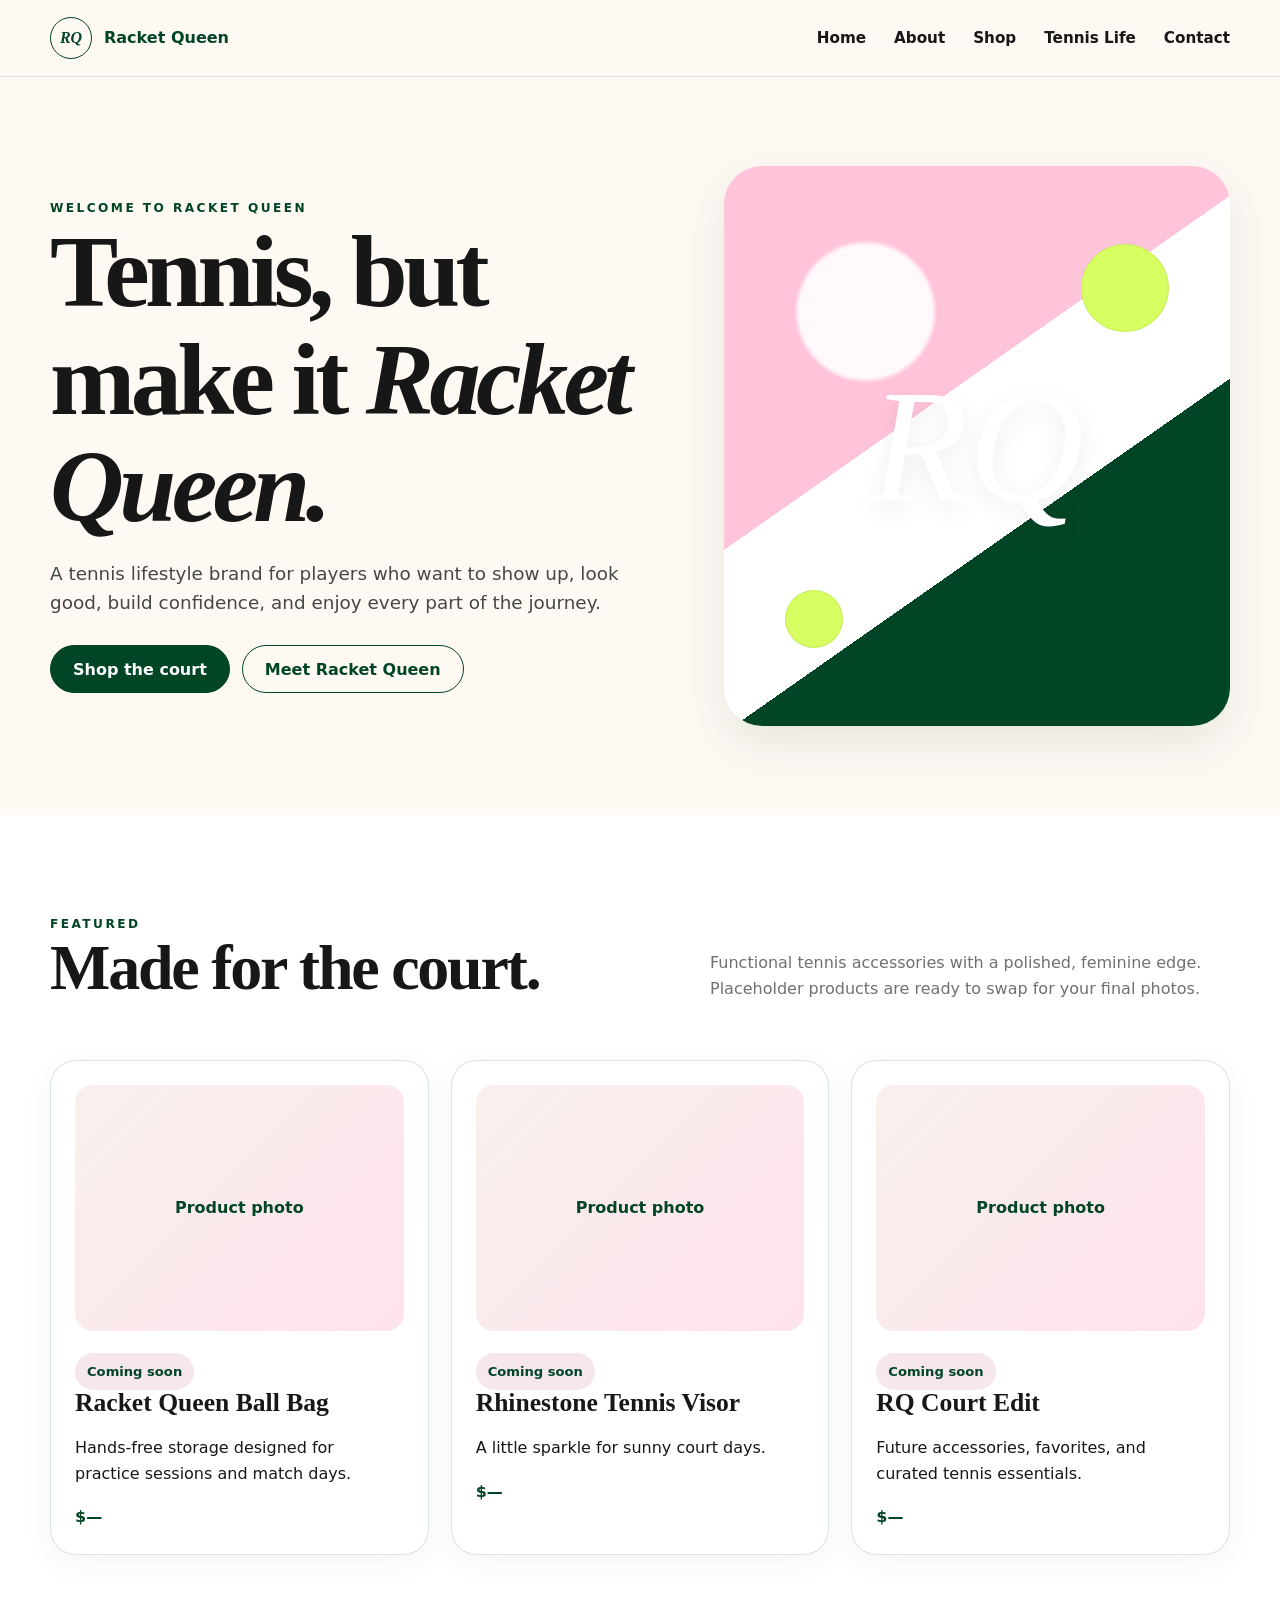
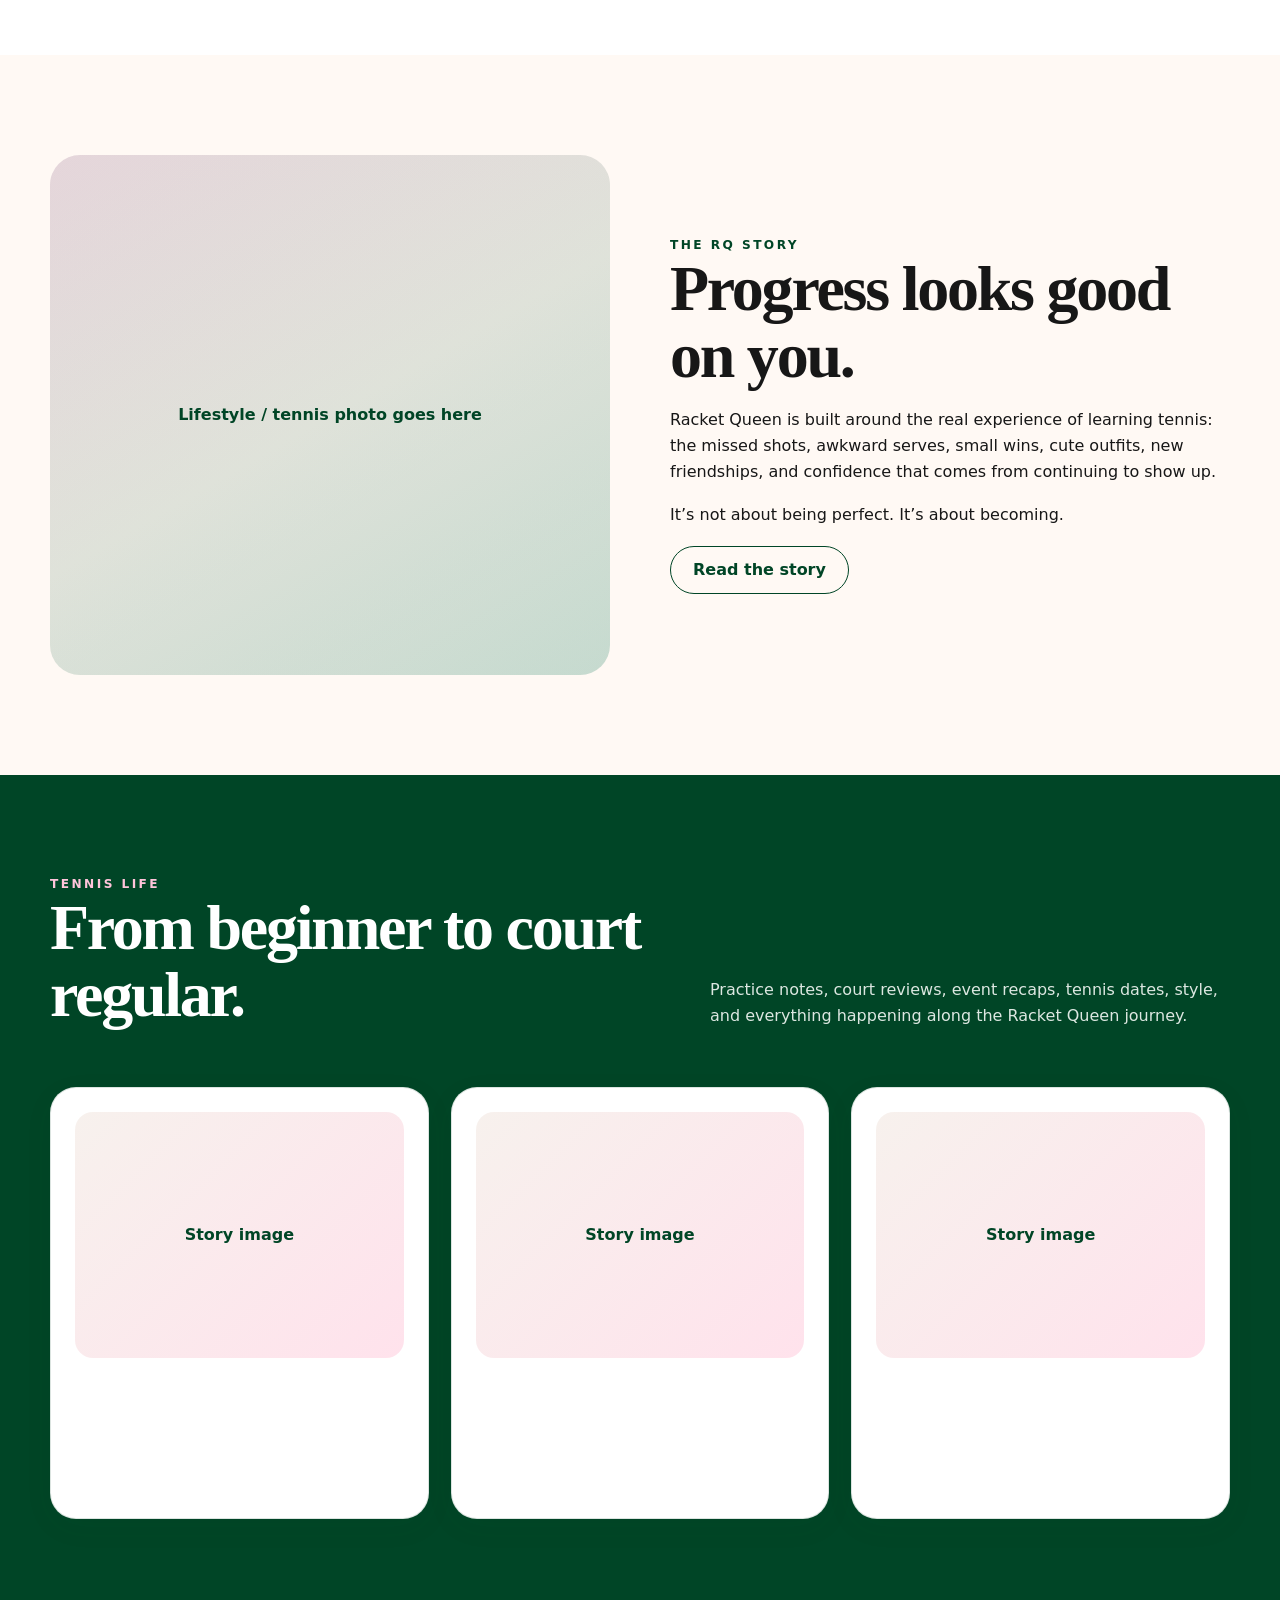
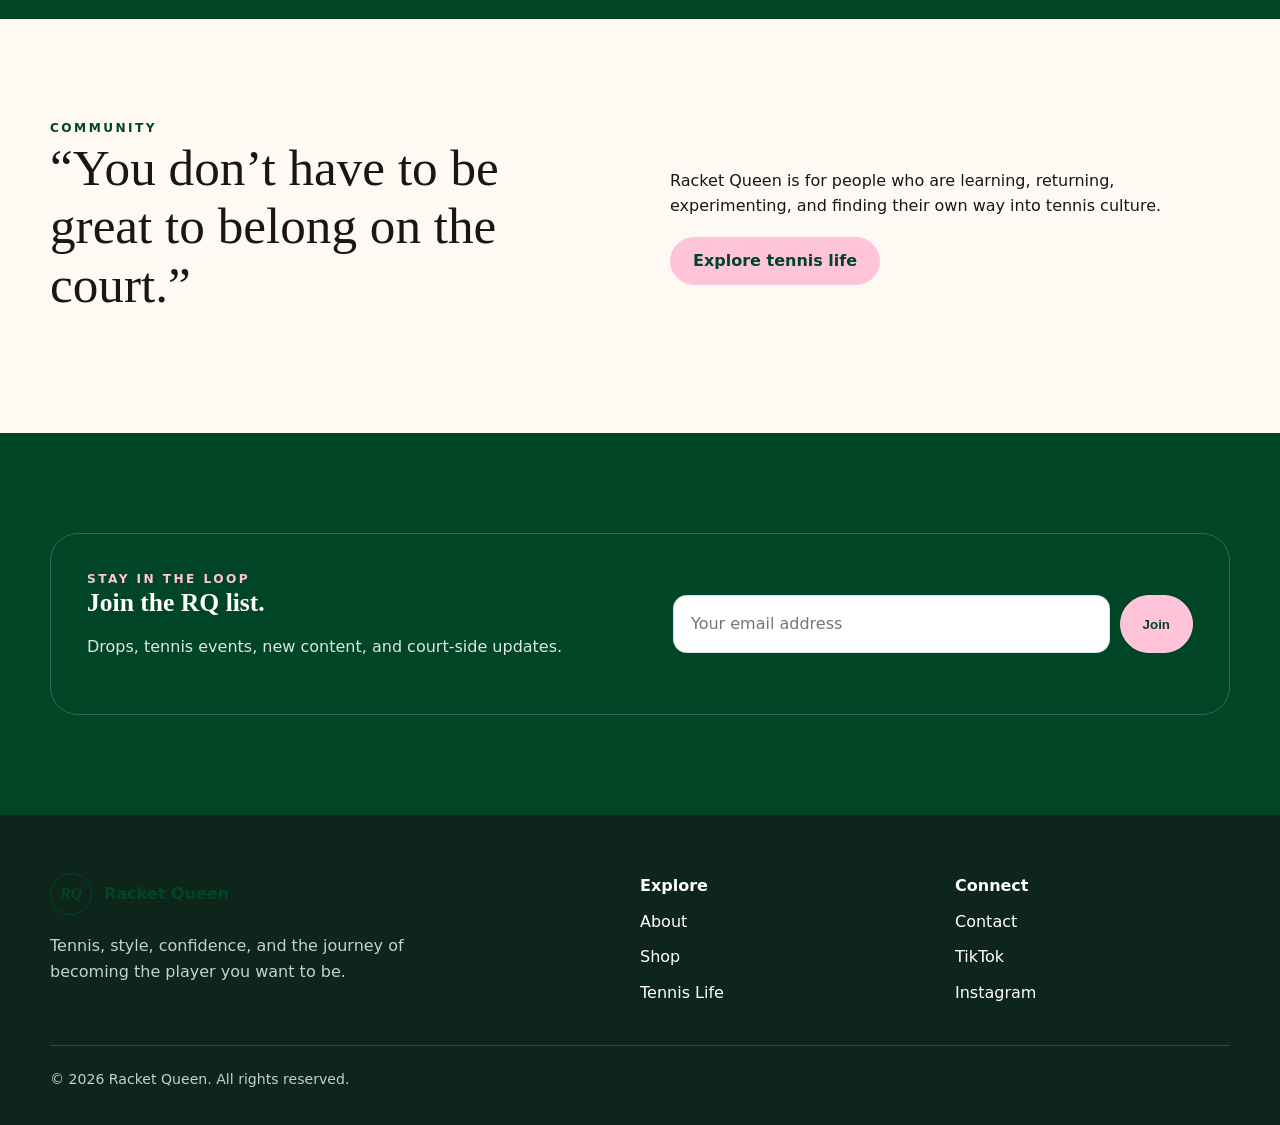
==== index.html @ 81d0c9bc "Add files via upload" ====
<!doctype html>
<html lang="en">
<head>
<meta charset="utf-8"><meta name="viewport" content="width=device-width,initial-scale=1">
<title>Racket Queen | Tennis, Style & Confidence</title>
<meta name="description" content="Racket Queen is a tennis lifestyle brand celebrating confidence, style, community, and the journey of becoming a better player.">
<link rel="stylesheet" href="styles.css">
</head>
<body>

<header>
  <div class="container nav">
    <a class="brand" href="index.html"><span class="monogram">RQ</span><span>Racket Queen</span></a>
    <nav class="navlinks">
      <a href="index.html">Home</a>
      <a href="about.html">About</a>
      <a href="shop.html">Shop</a>
      <a href="journal.html">Tennis Life</a>
      <a href="contact.html">Contact</a>
    </nav>
    <button class="menu-btn" aria-label="Open navigation">☰</button>
  </div>
</header>

<main>
  <section class="container hero">
    <div class="hero-copy">
      <div class="eyebrow">Welcome to Racket Queen</div>
      <h1>Tennis, but make it <em>Racket Queen.</em></h1>
      <p>A tennis lifestyle brand for players who want to show up, look good, build confidence, and enjoy every part of the journey.</p>
      <div class="hero-actions">
        <a class="button" href="shop.html">Shop the court</a>
        <a class="button alt" href="about.html">Meet Racket Queen</a>
      </div>
    </div>
    <div class="hero-art"><span class="ball one"></span><span class="ball two"></span></div>
  </section>

  <section class="section soft">
    <div class="container">
      <div class="section-head">
        <div><div class="eyebrow">Featured</div><h2>Made for the court.</h2></div>
        <p>Functional tennis accessories with a polished, feminine edge. Placeholder products are ready to swap for your final photos.</p>
      </div>
      <div class="cards">
        <article class="card"><div class="placeholder">Product photo</div><span class="tag">Coming soon</span><h3>Racket Queen Ball Bag</h3><p>Hands-free storage designed for practice sessions and match days.</p><div class="price">$—</div></article>
        <article class="card"><div class="placeholder">Product photo</div><span class="tag">Coming soon</span><h3>Rhinestone Tennis Visor</h3><p>A little sparkle for sunny court days.</p><div class="price">$—</div></article>
        <article class="card"><div class="placeholder">Product photo</div><span class="tag">Coming soon</span><h3>RQ Court Edit</h3><p>Future accessories, favorites, and curated tennis essentials.</p><div class="price">$—</div></article>
      </div>
    </div>
  </section>

  <section class="section">
    <div class="container split">
      <div class="image-placeholder">Lifestyle / tennis photo goes here</div>
      <div>
        <div class="eyebrow">The RQ Story</div>
        <h2>Progress looks good on you.</h2>
        <p>Racket Queen is built around the real experience of learning tennis: the missed shots, awkward serves, small wins, cute outfits, new friendships, and confidence that comes from continuing to show up.</p>
        <p>It’s not about being perfect. It’s about becoming.</p>
        <a class="button alt" href="about.html">Read the story</a>
      </div>
    </div>
  </section>

  <section class="section green">
    <div class="container">
      <div class="section-head">
        <div><div class="eyebrow">Tennis Life</div><h2>From beginner to court regular.</h2></div>
        <p>Practice notes, court reviews, event recaps, tennis dates, style, and everything happening along the Racket Queen journey.</p>
      </div>
      <div class="cards">
        <article class="card"><div class="placeholder">Story image</div><h3>The courage to start</h3><p>Why getting through the “I have so much to learn” phase is half the work.</p></article>
        <article class="card"><div class="placeholder">Story image</div><h3>On the court</h3><p>Practice diaries, drills, event recaps, and what I’m learning in real time.</p></article>
        <article class="card"><div class="placeholder">Story image</div><h3>RQ Court Style</h3><p>Looks, accessories, and details that make tennis feel like you.</p></article>
      </div>
    </div>
  </section>

  <section class="section">
    <div class="container split">
      <div>
        <div class="eyebrow">Community</div>
        <p class="quote">“You don’t have to be great to belong on the court.”</p>
      </div>
      <div>
        <p>Racket Queen is for people who are learning, returning, experimenting, and finding their own way into tennis culture.</p>
        <a class="button pink" href="journal.html">Explore tennis life</a>
      </div>
    </div>
  </section>

  <section class="section green">
    <div class="container newsletter">
      <div><div class="eyebrow">Stay in the loop</div><h3>Join the RQ list.</h3><p style="color:#dce7e1">Drops, tennis events, new content, and court-side updates.</p></div>
      <form onsubmit="event.preventDefault(); alert('Email signup coming soon!');"><input type="email" placeholder="Your email address" required><button class="button pink">Join</button></form>
    </div>
  </section>
</main>

<footer>
  <div class="container">
    <div class="footer-grid">
      <div>
        <div class="brand"><span class="monogram">RQ</span><span>Racket Queen</span></div>
        <p style="margin-top:18px;max-width:430px;color:#c4d2cb">Tennis, style, confidence, and the journey of becoming the player you want to be.</p>
      </div>
      <div class="footer-links">
        <strong>Explore</strong>
        <a href="about.html">About</a><a href="shop.html">Shop</a><a href="journal.html">Tennis Life</a>
      </div>
      <div class="footer-links">
        <strong>Connect</strong>
        <a href="contact.html">Contact</a>
        <a href="#">TikTok</a>
        <a href="#">Instagram</a>
      </div>
    </div>
    <div class="copyright">© <span data-year></span> Racket Queen. All rights reserved.</div>
  </div>
</footer>
<script src="script.js"></script>

</body></html>
---- styles.css ----
:root{
  --green:#004526;
  --pink:#FFC4DA;
  --cream:#FFF9F4;
  --white:#FFFFFF;
  --ink:#171717;
  --silver:#C7C9CC;
  --muted:#6E716F;
  --line:rgba(0,69,38,.14);
  --shadow:0 18px 50px rgba(0,69,38,.10);
}

*{box-sizing:border-box}
html{scroll-behavior:smooth}
body{
  margin:0;
  font-family:Inter, ui-sans-serif, system-ui, -apple-system, BlinkMacSystemFont, "Segoe UI", sans-serif;
  background:var(--cream);
  color:var(--ink);
  line-height:1.6;
}
a{color:inherit;text-decoration:none}
img{max-width:100%;display:block}
.container{width:min(1180px, calc(100% - 40px));margin:auto}
.eyebrow{
  text-transform:uppercase;
  letter-spacing:.2em;
  font-size:.76rem;
  font-weight:800;
  color:var(--green);
}
h1,h2,h3{font-family:Georgia, "Times New Roman", serif;line-height:1.05;margin:0 0 18px}
h1{font-size:clamp(3.3rem, 8vw, 7rem);letter-spacing:-.045em}
h2{font-size:clamp(2.3rem, 5vw, 4.6rem);letter-spacing:-.035em}
h3{font-size:1.6rem}
p{margin:0 0 18px}
.button{
  display:inline-flex;align-items:center;justify-content:center;gap:10px;
  min-height:48px;padding:0 22px;border-radius:999px;
  border:1px solid var(--green);background:var(--green);color:white;
  font-weight:800;transition:.2s ease;
}
.button:hover{transform:translateY(-2px);box-shadow:var(--shadow)}
.button.alt{background:transparent;color:var(--green)}
.button.pink{background:var(--pink);border-color:var(--pink);color:var(--green)}
header{
  position:sticky;top:0;z-index:50;
  background:rgba(255,249,244,.92);backdrop-filter:blur(12px);
  border-bottom:1px solid var(--line);
}
.nav{
  min-height:76px;display:flex;align-items:center;justify-content:space-between;gap:24px;
}
.brand{display:flex;align-items:center;gap:12px;font-weight:900;color:var(--green)}
.monogram{
  width:42px;height:42px;border:1px solid var(--green);border-radius:50%;
  display:grid;place-items:center;font-family:Georgia,serif;font-style:italic;
}
.navlinks{display:flex;align-items:center;gap:28px;font-size:.95rem;font-weight:700}
.navlinks a:hover{color:var(--green)}
.menu-btn{display:none;border:0;background:transparent;font-size:1.4rem}
.hero{
  min-height:82vh;display:grid;grid-template-columns:1.1fr .9fr;
  align-items:center;gap:56px;padding:72px 0;
}
.hero-copy p{font-size:1.15rem;max-width:620px;color:#454845}
.hero-actions{display:flex;gap:12px;flex-wrap:wrap;margin-top:28px}
.hero-art{
  min-height:560px;border-radius:38px;position:relative;overflow:hidden;
  background:
    radial-gradient(circle at 28% 26%, rgba(255,255,255,.9) 0 12%, transparent 13%),
    linear-gradient(145deg, var(--pink) 0 42%, #fff 42% 62%, var(--green) 62% 100%);
  box-shadow:var(--shadow);
}
.hero-art:before{
  content:"RQ";position:absolute;inset:0;display:grid;place-items:center;
  font-family:Georgia,serif;font-style:italic;font-size:10rem;color:white;
  text-shadow:0 8px 24px rgba(0,0,0,.08);
}
.ball{
  position:absolute;width:88px;height:88px;border-radius:50%;
  background:#D8FF61;border:1px solid rgba(0,0,0,.08);
}
.ball.one{right:12%;top:14%}
.ball.two{left:12%;bottom:14%;width:58px;height:58px}
.section{padding:100px 0}
.section.soft{background:white}
.section.green{background:var(--green);color:white}
.section.green .eyebrow{color:var(--pink)}
.section-head{display:flex;justify-content:space-between;gap:28px;align-items:end;margin-bottom:40px}
.section-head p{max-width:520px;color:var(--muted)}
.section.green .section-head p{color:#dce7e1}
.cards{display:grid;grid-template-columns:repeat(3,1fr);gap:22px}
.card{
  background:white;border:1px solid var(--line);border-radius:26px;padding:24px;
  box-shadow:0 8px 30px rgba(0,69,38,.05);
}
.card .placeholder{
  aspect-ratio:4/3;border-radius:18px;margin-bottom:22px;
  background:linear-gradient(135deg, #f7f1ed, #ffe2ec);
  display:grid;place-items:center;color:var(--green);font-weight:800;
}
.card .price{color:var(--green);font-weight:900}
.split{display:grid;grid-template-columns:1fr 1fr;gap:60px;align-items:center}
.image-placeholder{
  min-height:520px;border-radius:30px;background:
  linear-gradient(rgba(0,69,38,.1),rgba(0,69,38,.1)),
  linear-gradient(150deg,#ffe6ef,#f8f4ee 50%,#dcebe2);
  display:grid;place-items:center;text-align:center;padding:30px;color:var(--green);font-weight:800;
}
.quote{font-family:Georgia,serif;font-size:clamp(2rem,4vw,3.5rem);line-height:1.15}
.newsletter{
  border:1px solid rgba(255,255,255,.2);border-radius:28px;padding:36px;
  display:flex;justify-content:space-between;align-items:center;gap:28px;
}
.newsletter form{display:flex;gap:10px;flex:1;max-width:520px}
input,textarea{
  width:100%;padding:15px 17px;border:1px solid var(--line);border-radius:14px;
  background:white;font:inherit;
}
textarea{min-height:150px;resize:vertical}
footer{background:#0d251b;color:white;padding:58px 0 34px}
.footer-grid{display:grid;grid-template-columns:2fr 1fr 1fr;gap:40px}
.footer-links{display:grid;gap:10px}
.copyright{margin-top:40px;padding-top:22px;border-top:1px solid rgba(255,255,255,.15);font-size:.88rem;color:#c4d2cb}
.page-hero{padding:90px 0 60px}
.page-hero p{max-width:650px;color:var(--muted);font-size:1.08rem}
.product-grid{display:grid;grid-template-columns:repeat(3,1fr);gap:24px}
.contact-grid{display:grid;grid-template-columns:.8fr 1.2fr;gap:54px}
form.stack{display:grid;gap:14px}
.tag{display:inline-flex;padding:8px 12px;border-radius:999px;background:#f6e6ed;color:var(--green);font-weight:800;font-size:.82rem}

@media(max-width:850px){
  .navlinks{display:none;position:absolute;left:20px;right:20px;top:78px;padding:22px;background:var(--cream);border:1px solid var(--line);border-radius:18px;flex-direction:column;align-items:flex-start}
  .navlinks.open{display:flex}
  .menu-btn{display:block}
  .hero,.split,.contact-grid{grid-template-columns:1fr}
  .hero{padding-top:46px}
  .hero-art{min-height:430px}
  .cards,.product-grid{grid-template-columns:1fr}
  .section-head,.newsletter{align-items:flex-start;flex-direction:column}
  .newsletter form{width:100%;max-width:none;flex-direction:column}
  .footer-grid{grid-template-columns:1fr}
}
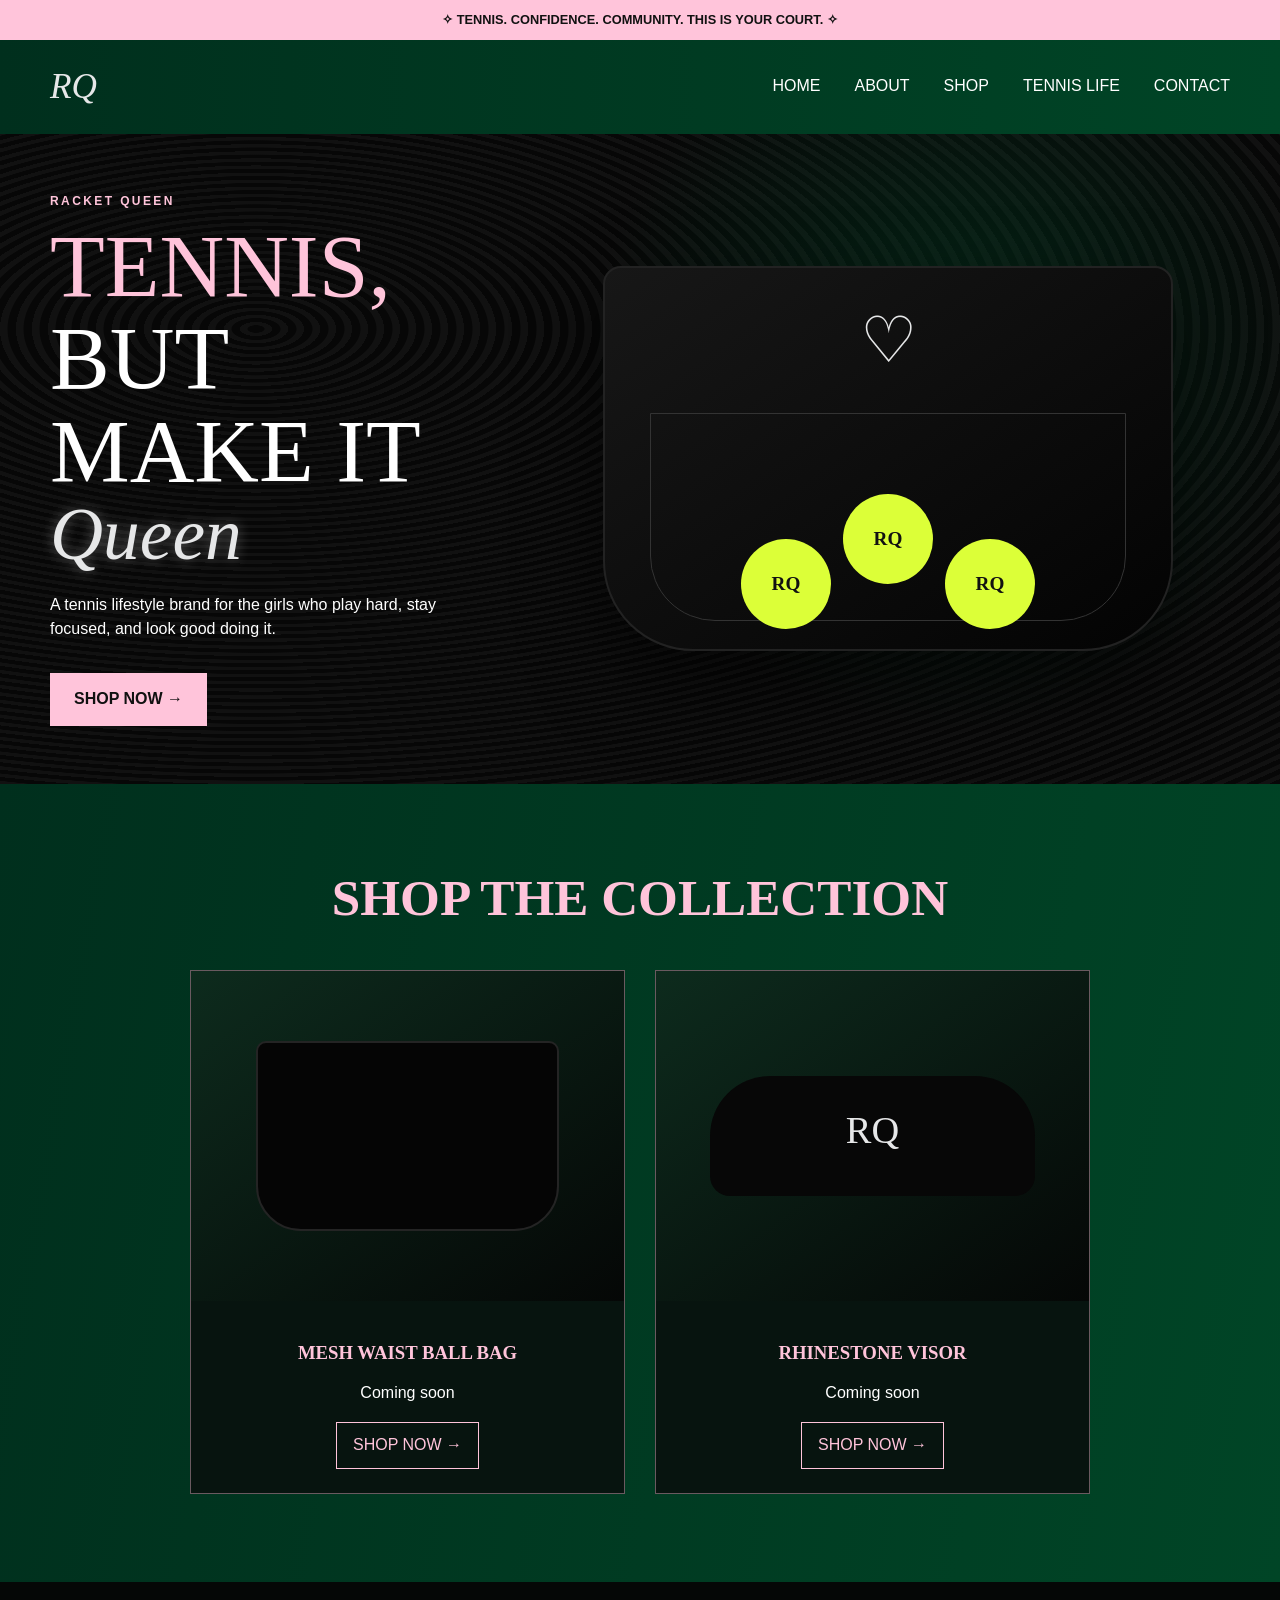
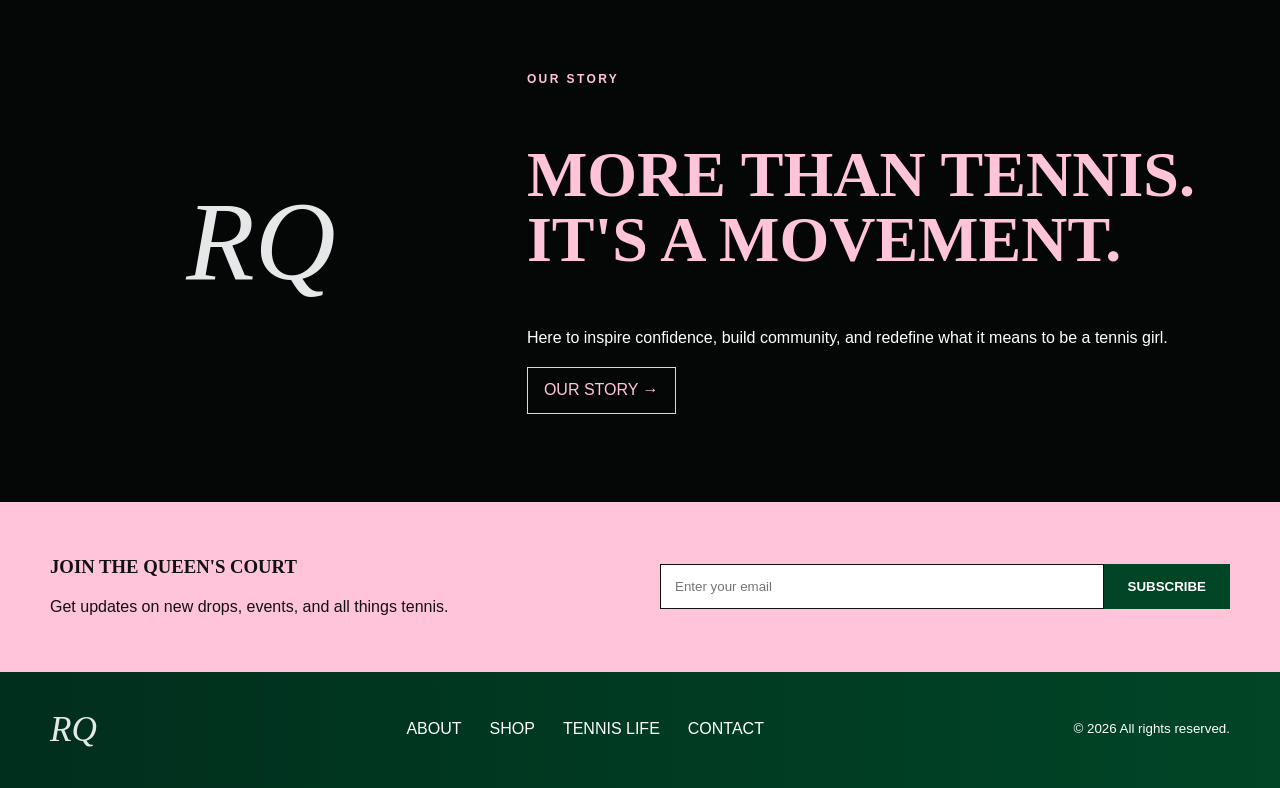
==== commit 50e6d2f8: "Add files via upload" ====
--- a/index.html
+++ b/index.html
@@ -1,124 +1,8 @@
-<!doctype html>
-<html lang="en">
-<head>
-<meta charset="utf-8"><meta name="viewport" content="width=device-width,initial-scale=1">
-<title>Racket Queen | Tennis, Style & Confidence</title>
-<meta name="description" content="Racket Queen is a tennis lifestyle brand celebrating confidence, style, community, and the journey of becoming a better player.">
-<link rel="stylesheet" href="styles.css">
-</head>
-<body>
-
-<header>
-  <div class="container nav">
-    <a class="brand" href="index.html"><span class="monogram">RQ</span><span>Racket Queen</span></a>
-    <nav class="navlinks">
-      <a href="index.html">Home</a>
-      <a href="about.html">About</a>
-      <a href="shop.html">Shop</a>
-      <a href="journal.html">Tennis Life</a>
-      <a href="contact.html">Contact</a>
-    </nav>
-    <button class="menu-btn" aria-label="Open navigation">☰</button>
-  </div>
-</header>
-
-<main>
-  <section class="container hero">
-    <div class="hero-copy">
-      <div class="eyebrow">Welcome to Racket Queen</div>
-      <h1>Tennis, but make it <em>Racket Queen.</em></h1>
-      <p>A tennis lifestyle brand for players who want to show up, look good, build confidence, and enjoy every part of the journey.</p>
-      <div class="hero-actions">
-        <a class="button" href="shop.html">Shop the court</a>
-        <a class="button alt" href="about.html">Meet Racket Queen</a>
-      </div>
-    </div>
-    <div class="hero-art"><span class="ball one"></span><span class="ball two"></span></div>
-  </section>
-
-  <section class="section soft">
-    <div class="container">
-      <div class="section-head">
-        <div><div class="eyebrow">Featured</div><h2>Made for the court.</h2></div>
-        <p>Functional tennis accessories with a polished, feminine edge. Placeholder products are ready to swap for your final photos.</p>
-      </div>
-      <div class="cards">
-        <article class="card"><div class="placeholder">Product photo</div><span class="tag">Coming soon</span><h3>Racket Queen Ball Bag</h3><p>Hands-free storage designed for practice sessions and match days.</p><div class="price">$—</div></article>
-        <article class="card"><div class="placeholder">Product photo</div><span class="tag">Coming soon</span><h3>Rhinestone Tennis Visor</h3><p>A little sparkle for sunny court days.</p><div class="price">$—</div></article>
-        <article class="card"><div class="placeholder">Product photo</div><span class="tag">Coming soon</span><h3>RQ Court Edit</h3><p>Future accessories, favorites, and curated tennis essentials.</p><div class="price">$—</div></article>
-      </div>
-    </div>
-  </section>
-
-  <section class="section">
-    <div class="container split">
-      <div class="image-placeholder">Lifestyle / tennis photo goes here</div>
-      <div>
-        <div class="eyebrow">The RQ Story</div>
-        <h2>Progress looks good on you.</h2>
-        <p>Racket Queen is built around the real experience of learning tennis: the missed shots, awkward serves, small wins, cute outfits, new friendships, and confidence that comes from continuing to show up.</p>
-        <p>It’s not about being perfect. It’s about becoming.</p>
-        <a class="button alt" href="about.html">Read the story</a>
-      </div>
-    </div>
-  </section>
-
-  <section class="section green">
-    <div class="container">
-      <div class="section-head">
-        <div><div class="eyebrow">Tennis Life</div><h2>From beginner to court regular.</h2></div>
-        <p>Practice notes, court reviews, event recaps, tennis dates, style, and everything happening along the Racket Queen journey.</p>
-      </div>
-      <div class="cards">
-        <article class="card"><div class="placeholder">Story image</div><h3>The courage to start</h3><p>Why getting through the “I have so much to learn” phase is half the work.</p></article>
-        <article class="card"><div class="placeholder">Story image</div><h3>On the court</h3><p>Practice diaries, drills, event recaps, and what I’m learning in real time.</p></article>
-        <article class="card"><div class="placeholder">Story image</div><h3>RQ Court Style</h3><p>Looks, accessories, and details that make tennis feel like you.</p></article>
-      </div>
-    </div>
-  </section>
-
-  <section class="section">
-    <div class="container split">
-      <div>
-        <div class="eyebrow">Community</div>
-        <p class="quote">“You don’t have to be great to belong on the court.”</p>
-      </div>
-      <div>
-        <p>Racket Queen is for people who are learning, returning, experimenting, and finding their own way into tennis culture.</p>
-        <a class="button pink" href="journal.html">Explore tennis life</a>
-      </div>
-    </div>
-  </section>
-
-  <section class="section green">
-    <div class="container newsletter">
-      <div><div class="eyebrow">Stay in the loop</div><h3>Join the RQ list.</h3><p style="color:#dce7e1">Drops, tennis events, new content, and court-side updates.</p></div>
-      <form onsubmit="event.preventDefault(); alert('Email signup coming soon!');"><input type="email" placeholder="Your email address" required><button class="button pink">Join</button></form>
-    </div>
-  </section>
-</main>
-
-<footer>
-  <div class="container">
-    <div class="footer-grid">
-      <div>
-        <div class="brand"><span class="monogram">RQ</span><span>Racket Queen</span></div>
-        <p style="margin-top:18px;max-width:430px;color:#c4d2cb">Tennis, style, confidence, and the journey of becoming the player you want to be.</p>
-      </div>
-      <div class="footer-links">
-        <strong>Explore</strong>
-        <a href="about.html">About</a><a href="shop.html">Shop</a><a href="journal.html">Tennis Life</a>
-      </div>
-      <div class="footer-links">
-        <strong>Connect</strong>
-        <a href="contact.html">Contact</a>
-        <a href="#">TikTok</a>
-        <a href="#">Instagram</a>
-      </div>
-    </div>
-    <div class="copyright">© <span data-year></span> Racket Queen. All rights reserved.</div>
-  </div>
-</footer>
-<script src="script.js"></script>
-
-</body></html>+<!doctype html><html><head><meta charset="utf-8"><meta name="viewport" content="width=device-width,initial-scale=1"><title>Racket Queen | Tennis, But Make It Queen</title><link rel="stylesheet" href="styles.css"></head><body>
+<div class="announcement">✧ TENNIS. CONFIDENCE. COMMUNITY. THIS IS YOUR COURT. ✧</div>
+<header><div class="container nav"><a class="brand" href="index.html">RQ</a><nav class="navlinks"><a href="index.html">HOME</a><a href="about.html">ABOUT</a><a href="shop.html">SHOP</a><a href="journal.html">TENNIS LIFE</a><a href="contact.html">CONTACT</a></nav><button class="menu">☰</button></div></header>
+<main><section class="hero"><div class="container hero-grid"><div><div class="kicker">RACKET QUEEN</div><h1><span class="pink">TENNIS,</span><br>BUT MAKE IT <span class="queen">Queen</span></h1><p>A tennis lifestyle brand for the girls who play hard, stay focused, and look good doing it.</p><a class="btn" href="shop.html">SHOP NOW →</a></div><div class="hero-product"><div class="bag"></div><div class="balls"><span class="ball">RQ</span><span class="ball">RQ</span><span class="ball">RQ</span></div></div></div></section>
+<section class="section green"><div class="container"><h2 class="section-title">SHOP THE COLLECTION</h2><div class="products"><article class="product"><div class="product-image"><div class="mini-bag"></div></div><div class="product-copy"><h3>MESH WAIST BALL BAG</h3><p>Coming soon</p><a class="product-link" href="shop.html">SHOP NOW →</a></div></article><article class="product"><div class="product-image"><div class="visor"></div></div><div class="product-copy"><h3>RHINESTONE VISOR</h3><p>Coming soon</p><a class="product-link" href="shop.html">SHOP NOW →</a></div></article></div></div></section>
+<section class="section"><div class="container story"><div class="rq">RQ</div><div><div class="kicker">OUR STORY</div><h2>MORE THAN TENNIS.<br>IT'S A MOVEMENT.</h2><p>Here to inspire confidence, build community, and redefine what it means to be a tennis girl.</p><a class="story-link" href="about.html">OUR STORY →</a></div></div></section>
+<section class="signup"><div class="container signup-grid"><div><h3>JOIN THE QUEEN'S COURT</h3><p>Get updates on new drops, events, and all things tennis.</p></div><form onsubmit="event.preventDefault()"><input type="email" placeholder="Enter your email"><button>SUBSCRIBE</button></form></div></section></main>
+<footer><div class="container footer"><div class="brand">RQ</div><nav><a href="about.html">ABOUT</a><a href="shop.html">SHOP</a><a href="journal.html">TENNIS LIFE</a><a href="contact.html">CONTACT</a></nav><small>© <span id="year"></span> All rights reserved.</small></div></footer><script src="script.js"></script></body></html>
--- a/styles.css
+++ b/styles.css
@@ -1,144 +1,9 @@
-:root{
-  --green:#004526;
-  --pink:#FFC4DA;
-  --cream:#FFF9F4;
-  --white:#FFFFFF;
-  --ink:#171717;
-  --silver:#C7C9CC;
-  --muted:#6E716F;
-  --line:rgba(0,69,38,.14);
-  --shadow:0 18px 50px rgba(0,69,38,.10);
-}
 
-*{box-sizing:border-box}
-html{scroll-behavior:smooth}
-body{
-  margin:0;
-  font-family:Inter, ui-sans-serif, system-ui, -apple-system, BlinkMacSystemFont, "Segoe UI", sans-serif;
-  background:var(--cream);
-  color:var(--ink);
-  line-height:1.6;
-}
-a{color:inherit;text-decoration:none}
-img{max-width:100%;display:block}
-.container{width:min(1180px, calc(100% - 40px));margin:auto}
-.eyebrow{
-  text-transform:uppercase;
-  letter-spacing:.2em;
-  font-size:.76rem;
-  font-weight:800;
-  color:var(--green);
-}
-h1,h2,h3{font-family:Georgia, "Times New Roman", serif;line-height:1.05;margin:0 0 18px}
-h1{font-size:clamp(3.3rem, 8vw, 7rem);letter-spacing:-.045em}
-h2{font-size:clamp(2.3rem, 5vw, 4.6rem);letter-spacing:-.035em}
-h3{font-size:1.6rem}
-p{margin:0 0 18px}
-.button{
-  display:inline-flex;align-items:center;justify-content:center;gap:10px;
-  min-height:48px;padding:0 22px;border-radius:999px;
-  border:1px solid var(--green);background:var(--green);color:white;
-  font-weight:800;transition:.2s ease;
-}
-.button:hover{transform:translateY(-2px);box-shadow:var(--shadow)}
-.button.alt{background:transparent;color:var(--green)}
-.button.pink{background:var(--pink);border-color:var(--pink);color:var(--green)}
-header{
-  position:sticky;top:0;z-index:50;
-  background:rgba(255,249,244,.92);backdrop-filter:blur(12px);
-  border-bottom:1px solid var(--line);
-}
-.nav{
-  min-height:76px;display:flex;align-items:center;justify-content:space-between;gap:24px;
-}
-.brand{display:flex;align-items:center;gap:12px;font-weight:900;color:var(--green)}
-.monogram{
-  width:42px;height:42px;border:1px solid var(--green);border-radius:50%;
-  display:grid;place-items:center;font-family:Georgia,serif;font-style:italic;
-}
-.navlinks{display:flex;align-items:center;gap:28px;font-size:.95rem;font-weight:700}
-.navlinks a:hover{color:var(--green)}
-.menu-btn{display:none;border:0;background:transparent;font-size:1.4rem}
-.hero{
-  min-height:82vh;display:grid;grid-template-columns:1.1fr .9fr;
-  align-items:center;gap:56px;padding:72px 0;
-}
-.hero-copy p{font-size:1.15rem;max-width:620px;color:#454845}
-.hero-actions{display:flex;gap:12px;flex-wrap:wrap;margin-top:28px}
-.hero-art{
-  min-height:560px;border-radius:38px;position:relative;overflow:hidden;
-  background:
-    radial-gradient(circle at 28% 26%, rgba(255,255,255,.9) 0 12%, transparent 13%),
-    linear-gradient(145deg, var(--pink) 0 42%, #fff 42% 62%, var(--green) 62% 100%);
-  box-shadow:var(--shadow);
-}
-.hero-art:before{
-  content:"RQ";position:absolute;inset:0;display:grid;place-items:center;
-  font-family:Georgia,serif;font-style:italic;font-size:10rem;color:white;
-  text-shadow:0 8px 24px rgba(0,0,0,.08);
-}
-.ball{
-  position:absolute;width:88px;height:88px;border-radius:50%;
-  background:#D8FF61;border:1px solid rgba(0,0,0,.08);
-}
-.ball.one{right:12%;top:14%}
-.ball.two{left:12%;bottom:14%;width:58px;height:58px}
-.section{padding:100px 0}
-.section.soft{background:white}
-.section.green{background:var(--green);color:white}
-.section.green .eyebrow{color:var(--pink)}
-.section-head{display:flex;justify-content:space-between;gap:28px;align-items:end;margin-bottom:40px}
-.section-head p{max-width:520px;color:var(--muted)}
-.section.green .section-head p{color:#dce7e1}
-.cards{display:grid;grid-template-columns:repeat(3,1fr);gap:22px}
-.card{
-  background:white;border:1px solid var(--line);border-radius:26px;padding:24px;
-  box-shadow:0 8px 30px rgba(0,69,38,.05);
-}
-.card .placeholder{
-  aspect-ratio:4/3;border-radius:18px;margin-bottom:22px;
-  background:linear-gradient(135deg, #f7f1ed, #ffe2ec);
-  display:grid;place-items:center;color:var(--green);font-weight:800;
-}
-.card .price{color:var(--green);font-weight:900}
-.split{display:grid;grid-template-columns:1fr 1fr;gap:60px;align-items:center}
-.image-placeholder{
-  min-height:520px;border-radius:30px;background:
-  linear-gradient(rgba(0,69,38,.1),rgba(0,69,38,.1)),
-  linear-gradient(150deg,#ffe6ef,#f8f4ee 50%,#dcebe2);
-  display:grid;place-items:center;text-align:center;padding:30px;color:var(--green);font-weight:800;
-}
-.quote{font-family:Georgia,serif;font-size:clamp(2rem,4vw,3.5rem);line-height:1.15}
-.newsletter{
-  border:1px solid rgba(255,255,255,.2);border-radius:28px;padding:36px;
-  display:flex;justify-content:space-between;align-items:center;gap:28px;
-}
-.newsletter form{display:flex;gap:10px;flex:1;max-width:520px}
-input,textarea{
-  width:100%;padding:15px 17px;border:1px solid var(--line);border-radius:14px;
-  background:white;font:inherit;
-}
-textarea{min-height:150px;resize:vertical}
-footer{background:#0d251b;color:white;padding:58px 0 34px}
-.footer-grid{display:grid;grid-template-columns:2fr 1fr 1fr;gap:40px}
-.footer-links{display:grid;gap:10px}
-.copyright{margin-top:40px;padding-top:22px;border-top:1px solid rgba(255,255,255,.15);font-size:.88rem;color:#c4d2cb}
-.page-hero{padding:90px 0 60px}
-.page-hero p{max-width:650px;color:var(--muted);font-size:1.08rem}
-.product-grid{display:grid;grid-template-columns:repeat(3,1fr);gap:24px}
-.contact-grid{display:grid;grid-template-columns:.8fr 1.2fr;gap:54px}
-form.stack{display:grid;gap:14px}
-.tag{display:inline-flex;padding:8px 12px;border-radius:999px;background:#f6e6ed;color:var(--green);font-weight:800;font-size:.82rem}
-
-@media(max-width:850px){
-  .navlinks{display:none;position:absolute;left:20px;right:20px;top:78px;padding:22px;background:var(--cream);border:1px solid var(--line);border-radius:18px;flex-direction:column;align-items:flex-start}
-  .navlinks.open{display:flex}
-  .menu-btn{display:block}
-  .hero,.split,.contact-grid{grid-template-columns:1fr}
-  .hero{padding-top:46px}
-  .hero-art{min-height:430px}
-  .cards,.product-grid{grid-template-columns:1fr}
-  .section-head,.newsletter{align-items:flex-start;flex-direction:column}
-  .newsletter form{width:100%;max-width:none;flex-direction:column}
-  .footer-grid{grid-template-columns:1fr}
-}+:root{--green:#004526;--deep:#002f1d;--pink:#FFC4DA;--blue:#A9E7F5;--black:#050706;--silver:#E6E7E8}
+*{box-sizing:border-box}body{margin:0;background:var(--black);color:white;font-family:Arial,sans-serif;line-height:1.55}a{color:inherit;text-decoration:none}.container{width:min(1180px,calc(100% - 40px));margin:auto}
+.announcement{background:var(--pink);color:#111;text-align:center;padding:10px;font-size:.8rem;font-weight:800}.nav{height:94px;display:flex;align-items:center;justify-content:space-between}.brand{font:italic 2.2rem Georgia;color:var(--silver)}header,footer{background:linear-gradient(90deg,var(--deep),var(--green))}.navlinks{display:flex;gap:34px}.navlinks a:hover,footer a:hover{color:var(--blue)}.menu{display:none}
+.hero{min-height:650px;background:radial-gradient(circle at 75% 35%,rgba(0,69,38,.5),transparent 35%),repeating-radial-gradient(ellipse at 20% 30%,#070707 0 8px,#111 9px 16px);display:flex;align-items:center}.hero-grid{display:grid;grid-template-columns:.8fr 1.2fr;gap:40px;align-items:center}.kicker{color:var(--pink);letter-spacing:.2em;font-size:.75rem;font-weight:bold}h1,h2,h3{font-family:Georgia,serif;line-height:1.03}h1{font-size:clamp(3.6rem,7vw,6.8rem);font-weight:500;margin:10px 0 20px}.pink{color:var(--pink)}.queen{display:block;color:var(--silver);font-style:italic;font-size:.82em;text-shadow:0 0 14px #fff5}.hero p{max-width:430px}.btn{display:inline-block;background:var(--pink);color:#111;padding:14px 24px;font-weight:bold;margin-top:15px}.btn:hover,.product-link:hover,.story-link:hover{background:var(--blue);color:#111}
+.hero-product{min-height:500px;display:grid;place-items:center;position:relative}.bag{width:min(570px,95%);height:385px;background:linear-gradient(145deg,#171717,#030303);border:2px solid #222;border-radius:18px 18px 90px 90px;box-shadow:0 35px 80px #0008;position:relative}.bag:before{content:"♡";position:absolute;left:0;right:0;top:35px;text-align:center;color:var(--silver);font:4rem Georgia}.bag:after{content:"";position:absolute;left:8%;right:8%;top:145px;bottom:28px;border:1px solid #333;border-radius:0 0 65px 65px}.balls{position:absolute;bottom:80px;display:flex;gap:12px}.ball{width:90px;height:90px;border-radius:50%;background:#dcff38;color:#111;display:grid;place-items:center;font:bold 1.2rem Georgia}.ball:nth-child(2){transform:translateY(-45px)}
+.section{padding:88px 0}.green{background:linear-gradient(100deg,var(--deep),var(--green))}.section-title{text-align:center;color:var(--pink);font-size:clamp(2rem,4vw,3.5rem);margin:0 0 45px}.products{display:grid;grid-template-columns:1fr 1fr;gap:30px;max-width:900px;margin:auto}.product{border:1px solid #ffc4da66;background:#07140f}.product-image{height:330px;display:grid;place-items:center;background:linear-gradient(145deg,#0d2b1d,#050706)}.mini-bag{width:70%;height:190px;background:#050505;border-radius:10px 10px 45px 45px;border:2px solid #242424}.visor{width:75%;height:120px;background:#070707;border-radius:60px 60px 20px 20px;position:relative}.visor:after{content:"RQ";position:absolute;inset:32px 0 auto;text-align:center;color:var(--silver);font:2.4rem Georgia}.product-copy{text-align:center;padding:24px}.product-copy h3{color:var(--pink)}.product-link,.story-link{display:inline-block;color:var(--pink);border:1px solid var(--pink);padding:10px 16px}
+.story{display:grid;grid-template-columns:.75fr 1.25fr;gap:55px;align-items:center}.rq{font:italic 7rem Georgia;color:var(--silver);text-align:center}.story h2{color:var(--pink);font-size:clamp(2.4rem,5vw,4.6rem)}.signup{background:var(--pink);color:#111;padding:36px 0}.signup-grid{display:grid;grid-template-columns:1fr 1fr;gap:40px;align-items:center}form{display:flex}input{flex:1;padding:14px;border:1px solid #111}button{border:0;background:var(--green);color:white;padding:0 24px;font-weight:bold}button:hover{background:var(--blue);color:#111}footer{padding:38px 0}.footer{display:flex;justify-content:space-between;align-items:center}.footer nav{display:flex;gap:28px}
+@media(max-width:800px){.navlinks{display:none}.menu{display:block;background:none;border:0;color:white;font-size:1.5rem}.navlinks.open{display:flex;position:absolute;top:120px;left:20px;right:20px;background:var(--deep);padding:22px;z-index:5;flex-direction:column}.hero-grid,.story,.signup-grid,.products{grid-template-columns:1fr}.hero-product{min-height:390px}.bag{height:300px}.ball{width:65px;height:65px}.footer{flex-direction:column;gap:20px}}
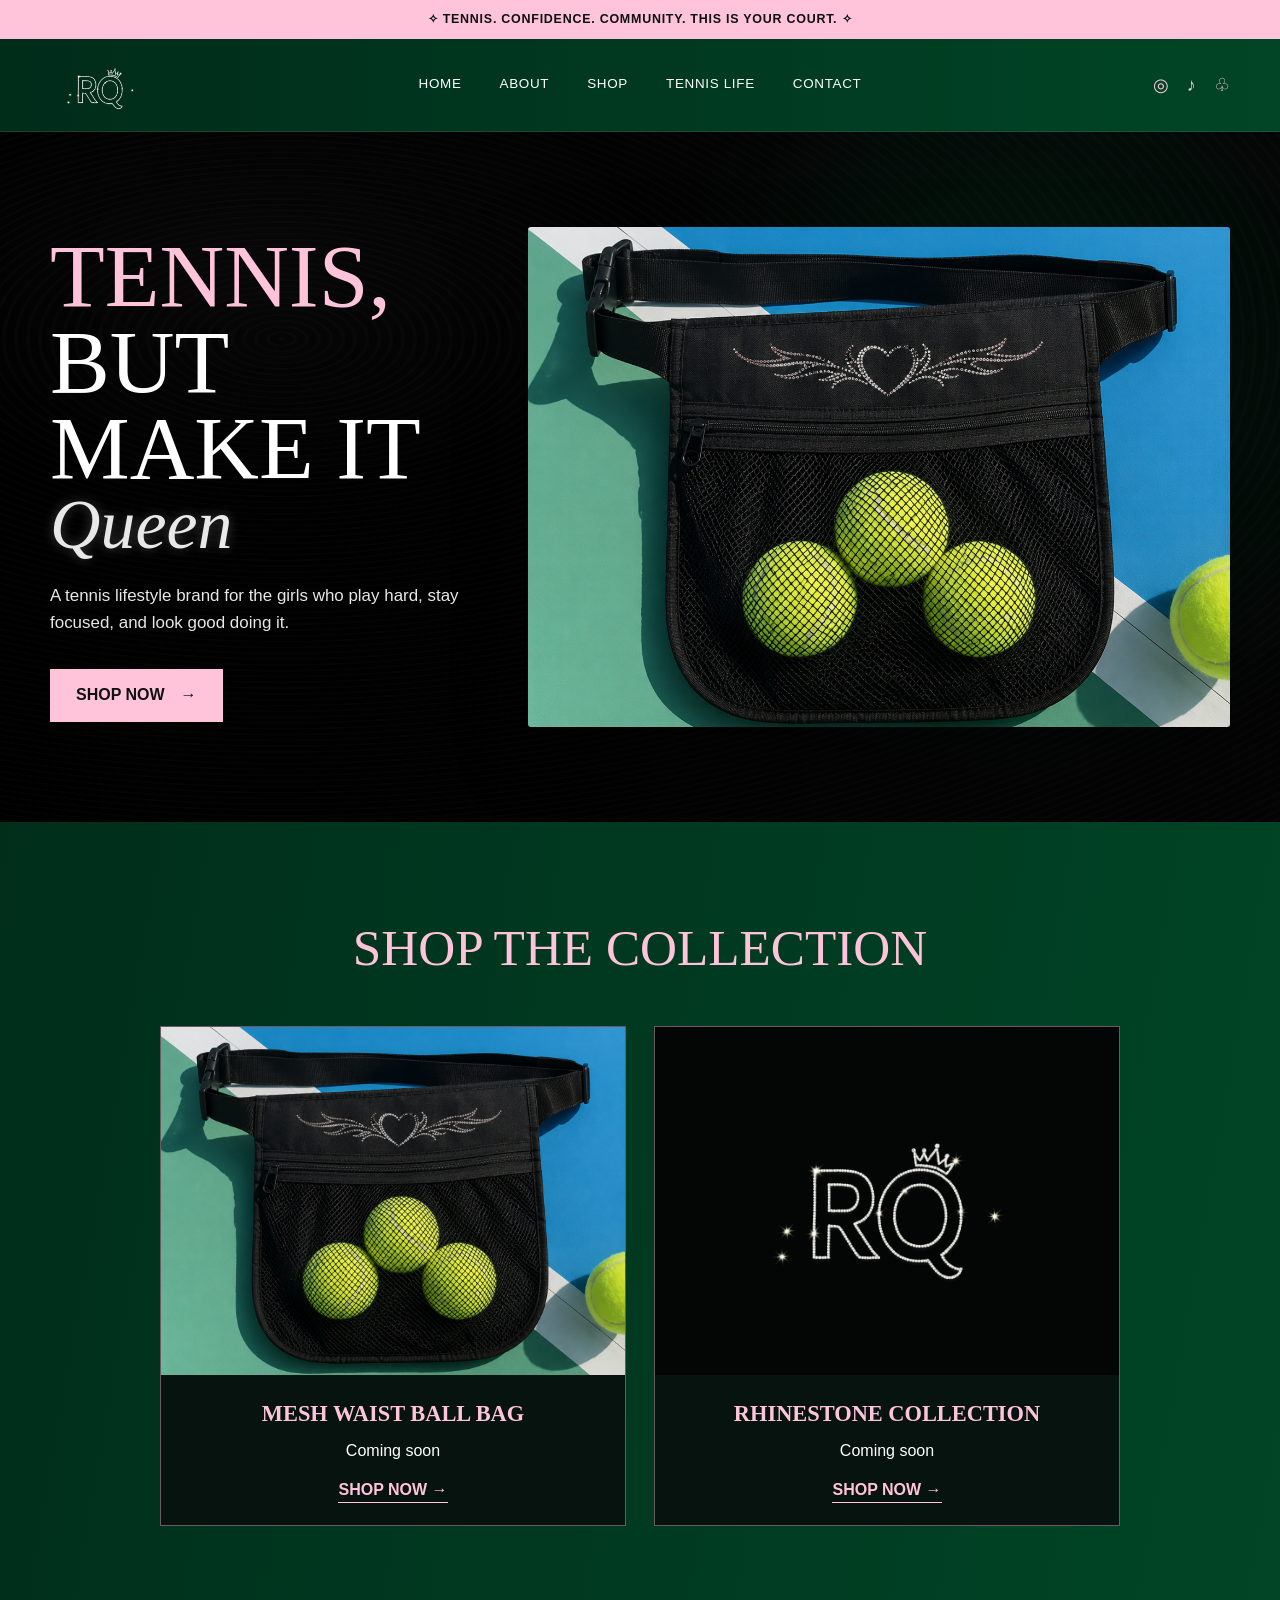
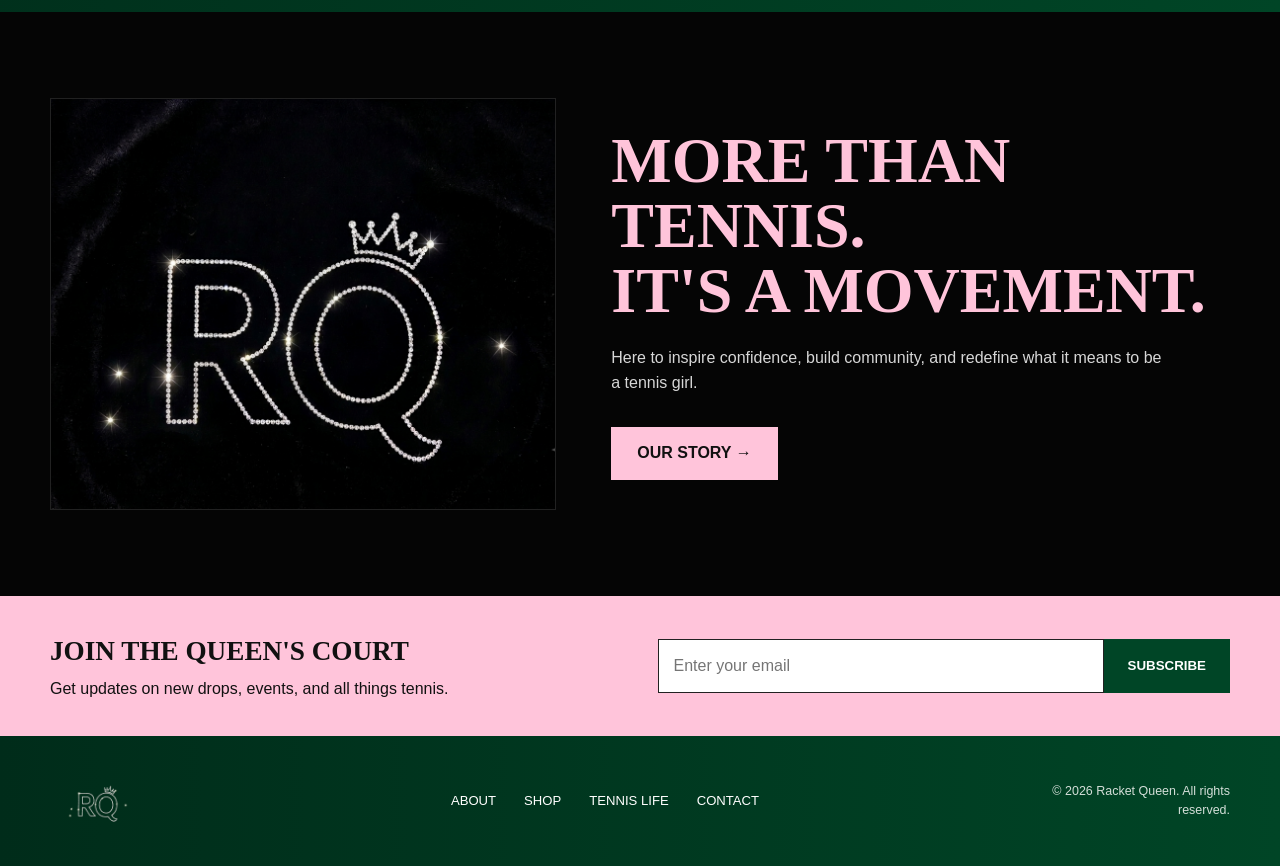
==== commit d9478f79: "Update homepage with final brand design" ====
--- a/index.html
+++ b/index.html
@@ -1,8 +1,112 @@
-<!doctype html><html><head><meta charset="utf-8"><meta name="viewport" content="width=device-width,initial-scale=1"><title>Racket Queen | Tennis, But Make It Queen</title><link rel="stylesheet" href="styles.css"></head><body>
+<!doctype html>
+<html lang="en">
+<head>
+<meta charset="utf-8">
+<meta name="viewport" content="width=device-width,initial-scale=1">
+<title>Racket Queen | Tennis, But Make It Queen</title>
+<meta name="description" content="Racket Queen is a tennis lifestyle brand for confidence, style and community.">
+<link rel="stylesheet" href="styles.css">
+</head>
+<body>
 <div class="announcement">✧ TENNIS. CONFIDENCE. COMMUNITY. THIS IS YOUR COURT. ✧</div>
-<header><div class="container nav"><a class="brand" href="index.html">RQ</a><nav class="navlinks"><a href="index.html">HOME</a><a href="about.html">ABOUT</a><a href="shop.html">SHOP</a><a href="journal.html">TENNIS LIFE</a><a href="contact.html">CONTACT</a></nav><button class="menu">☰</button></div></header>
-<main><section class="hero"><div class="container hero-grid"><div><div class="kicker">RACKET QUEEN</div><h1><span class="pink">TENNIS,</span><br>BUT MAKE IT <span class="queen">Queen</span></h1><p>A tennis lifestyle brand for the girls who play hard, stay focused, and look good doing it.</p><a class="btn" href="shop.html">SHOP NOW →</a></div><div class="hero-product"><div class="bag"></div><div class="balls"><span class="ball">RQ</span><span class="ball">RQ</span><span class="ball">RQ</span></div></div></div></section>
-<section class="section green"><div class="container"><h2 class="section-title">SHOP THE COLLECTION</h2><div class="products"><article class="product"><div class="product-image"><div class="mini-bag"></div></div><div class="product-copy"><h3>MESH WAIST BALL BAG</h3><p>Coming soon</p><a class="product-link" href="shop.html">SHOP NOW →</a></div></article><article class="product"><div class="product-image"><div class="visor"></div></div><div class="product-copy"><h3>RHINESTONE VISOR</h3><p>Coming soon</p><a class="product-link" href="shop.html">SHOP NOW →</a></div></article></div></div></section>
-<section class="section"><div class="container story"><div class="rq">RQ</div><div><div class="kicker">OUR STORY</div><h2>MORE THAN TENNIS.<br>IT'S A MOVEMENT.</h2><p>Here to inspire confidence, build community, and redefine what it means to be a tennis girl.</p><a class="story-link" href="about.html">OUR STORY →</a></div></div></section>
-<section class="signup"><div class="container signup-grid"><div><h3>JOIN THE QUEEN'S COURT</h3><p>Get updates on new drops, events, and all things tennis.</p></div><form onsubmit="event.preventDefault()"><input type="email" placeholder="Enter your email"><button>SUBSCRIBE</button></form></div></section></main>
-<footer><div class="container footer"><div class="brand">RQ</div><nav><a href="about.html">ABOUT</a><a href="shop.html">SHOP</a><a href="journal.html">TENNIS LIFE</a><a href="contact.html">CONTACT</a></nav><small>© <span id="year"></span> All rights reserved.</small></div></footer><script src="script.js"></script></body></html>+
+<header class="site-header">
+  <div class="container nav">
+    <a class="logo" href="index.html"><img src="assets/rq-logo.png" alt="RQ logo"></a>
+    <nav class="navlinks">
+      <a href="index.html">HOME</a>
+      <a href="about.html">ABOUT</a>
+      <a href="shop.html">SHOP</a>
+      <a href="journal.html">TENNIS LIFE</a>
+      <a href="contact.html">CONTACT</a>
+    </nav>
+    <div class="social"><span>◎</span><span>♪</span><span>♧</span></div>
+    <button class="menu-btn" aria-label="Open menu">☰</button>
+  </div>
+</header>
+
+<main>
+<section class="hero">
+  <div class="container hero-grid">
+    <div class="hero-copy">
+      <h1><span class="tennis">TENNIS,</span><br>BUT MAKE IT <span class="queen">Queen</span></h1>
+      <p>A tennis lifestyle brand for the girls who play hard, stay focused, and look good doing it.</p>
+      <a class="btn" href="shop.html">SHOP NOW <span>→</span></a>
+    </div>
+    <div class="hero-photo-wrap">
+      <img class="hero-photo" src="assets/ball-bag.png" alt="Racket Queen mesh waist tennis ball bag">
+    </div>
+  </div>
+</section>
+
+<section class="section green-section">
+  <div class="container">
+    <h2 class="section-title">SHOP THE COLLECTION</h2>
+    <div class="collection">
+      <article class="product-card">
+        <div class="product-image">
+          <img src="assets/ball-bag.png" alt="Mesh waist tennis ball bag">
+        </div>
+        <div class="product-copy">
+          <h3>MESH WAIST BALL BAG</h3>
+          <p>Coming soon</p>
+          <a class="text-link" href="shop.html">SHOP NOW →</a>
+        </div>
+      </article>
+
+      <article class="product-card">
+        <div class="product-image logo-art">
+          <img src="assets/rq-logo.png" alt="Racket Queen rhinestone logo">
+        </div>
+        <div class="product-copy">
+          <h3>RHINESTONE COLLECTION</h3>
+          <p>Coming soon</p>
+          <a class="text-link" href="shop.html">SHOP NOW →</a>
+        </div>
+      </article>
+    </div>
+  </div>
+</section>
+
+<section class="section story-section">
+  <div class="container story-grid">
+    <div class="velvet-frame">
+      <img src="assets/rq-velvet.png" alt="RQ rhinestone logo on black velvet">
+    </div>
+    <div class="story-copy">
+      <h2>MORE THAN TENNIS.<br>IT'S A MOVEMENT.</h2>
+      <p>Here to inspire confidence, build community, and redefine what it means to be a tennis girl.</p>
+      <a class="btn" href="about.html">OUR STORY →</a>
+    </div>
+  </div>
+</section>
+
+<section class="newsletter">
+  <div class="container news-grid">
+    <div>
+      <h3>JOIN THE QUEEN'S COURT</h3>
+      <p>Get updates on new drops, events, and all things tennis.</p>
+    </div>
+    <form onsubmit="event.preventDefault();alert('Email signup coming soon!')">
+      <input type="email" placeholder="Enter your email" required>
+      <button type="submit">SUBSCRIBE</button>
+    </form>
+  </div>
+</section>
+</main>
+
+<footer>
+  <div class="container footer-grid">
+    <a class="footer-logo" href="index.html"><img src="assets/rq-logo.png" alt="RQ"></a>
+    <nav class="footer-links">
+      <a href="about.html">ABOUT</a>
+      <a href="shop.html">SHOP</a>
+      <a href="journal.html">TENNIS LIFE</a>
+      <a href="contact.html">CONTACT</a>
+    </nav>
+    <div class="copyright">© <span data-year></span> Racket Queen. All rights reserved.</div>
+  </div>
+</footer>
+<script src="script.js"></script>
+</body>
+</html>
--- a/styles.css
+++ b/styles.css
@@ -1,9 +1,133 @@
 
-:root{--green:#004526;--deep:#002f1d;--pink:#FFC4DA;--blue:#A9E7F5;--black:#050706;--silver:#E6E7E8}
-*{box-sizing:border-box}body{margin:0;background:var(--black);color:white;font-family:Arial,sans-serif;line-height:1.55}a{color:inherit;text-decoration:none}.container{width:min(1180px,calc(100% - 40px));margin:auto}
-.announcement{background:var(--pink);color:#111;text-align:center;padding:10px;font-size:.8rem;font-weight:800}.nav{height:94px;display:flex;align-items:center;justify-content:space-between}.brand{font:italic 2.2rem Georgia;color:var(--silver)}header,footer{background:linear-gradient(90deg,var(--deep),var(--green))}.navlinks{display:flex;gap:34px}.navlinks a:hover,footer a:hover{color:var(--blue)}.menu{display:none}
-.hero{min-height:650px;background:radial-gradient(circle at 75% 35%,rgba(0,69,38,.5),transparent 35%),repeating-radial-gradient(ellipse at 20% 30%,#070707 0 8px,#111 9px 16px);display:flex;align-items:center}.hero-grid{display:grid;grid-template-columns:.8fr 1.2fr;gap:40px;align-items:center}.kicker{color:var(--pink);letter-spacing:.2em;font-size:.75rem;font-weight:bold}h1,h2,h3{font-family:Georgia,serif;line-height:1.03}h1{font-size:clamp(3.6rem,7vw,6.8rem);font-weight:500;margin:10px 0 20px}.pink{color:var(--pink)}.queen{display:block;color:var(--silver);font-style:italic;font-size:.82em;text-shadow:0 0 14px #fff5}.hero p{max-width:430px}.btn{display:inline-block;background:var(--pink);color:#111;padding:14px 24px;font-weight:bold;margin-top:15px}.btn:hover,.product-link:hover,.story-link:hover{background:var(--blue);color:#111}
-.hero-product{min-height:500px;display:grid;place-items:center;position:relative}.bag{width:min(570px,95%);height:385px;background:linear-gradient(145deg,#171717,#030303);border:2px solid #222;border-radius:18px 18px 90px 90px;box-shadow:0 35px 80px #0008;position:relative}.bag:before{content:"♡";position:absolute;left:0;right:0;top:35px;text-align:center;color:var(--silver);font:4rem Georgia}.bag:after{content:"";position:absolute;left:8%;right:8%;top:145px;bottom:28px;border:1px solid #333;border-radius:0 0 65px 65px}.balls{position:absolute;bottom:80px;display:flex;gap:12px}.ball{width:90px;height:90px;border-radius:50%;background:#dcff38;color:#111;display:grid;place-items:center;font:bold 1.2rem Georgia}.ball:nth-child(2){transform:translateY(-45px)}
-.section{padding:88px 0}.green{background:linear-gradient(100deg,var(--deep),var(--green))}.section-title{text-align:center;color:var(--pink);font-size:clamp(2rem,4vw,3.5rem);margin:0 0 45px}.products{display:grid;grid-template-columns:1fr 1fr;gap:30px;max-width:900px;margin:auto}.product{border:1px solid #ffc4da66;background:#07140f}.product-image{height:330px;display:grid;place-items:center;background:linear-gradient(145deg,#0d2b1d,#050706)}.mini-bag{width:70%;height:190px;background:#050505;border-radius:10px 10px 45px 45px;border:2px solid #242424}.visor{width:75%;height:120px;background:#070707;border-radius:60px 60px 20px 20px;position:relative}.visor:after{content:"RQ";position:absolute;inset:32px 0 auto;text-align:center;color:var(--silver);font:2.4rem Georgia}.product-copy{text-align:center;padding:24px}.product-copy h3{color:var(--pink)}.product-link,.story-link{display:inline-block;color:var(--pink);border:1px solid var(--pink);padding:10px 16px}
-.story{display:grid;grid-template-columns:.75fr 1.25fr;gap:55px;align-items:center}.rq{font:italic 7rem Georgia;color:var(--silver);text-align:center}.story h2{color:var(--pink);font-size:clamp(2.4rem,5vw,4.6rem)}.signup{background:var(--pink);color:#111;padding:36px 0}.signup-grid{display:grid;grid-template-columns:1fr 1fr;gap:40px;align-items:center}form{display:flex}input{flex:1;padding:14px;border:1px solid #111}button{border:0;background:var(--green);color:white;padding:0 24px;font-weight:bold}button:hover{background:var(--blue);color:#111}footer{padding:38px 0}.footer{display:flex;justify-content:space-between;align-items:center}.footer nav{display:flex;gap:28px}
-@media(max-width:800px){.navlinks{display:none}.menu{display:block;background:none;border:0;color:white;font-size:1.5rem}.navlinks.open{display:flex;position:absolute;top:120px;left:20px;right:20px;background:var(--deep);padding:22px;z-index:5;flex-direction:column}.hero-grid,.story,.signup-grid,.products{grid-template-columns:1fr}.hero-product{min-height:390px}.bag{height:300px}.ball{width:65px;height:65px}.footer{flex-direction:column;gap:20px}}
+:root{
+  --green:#004526;
+  --green2:#00351e;
+  --pink:#FFC4DA;
+  --blue:#A9E7F5;
+  --black:#050505;
+  --silver:#e8e8e8;
+}
+*{box-sizing:border-box}
+html{scroll-behavior:smooth}
+body{
+  margin:0;background:#050505;color:white;
+  font-family:Arial,Helvetica,sans-serif;line-height:1.55
+}
+a{text-decoration:none;color:inherit}
+img{display:block;max-width:100%}
+.container{width:min(1180px,calc(100% - 44px));margin:auto}
+.announcement{
+  background:var(--pink);color:#101010;text-align:center;
+  padding:10px 18px;font-size:.78rem;font-weight:800;letter-spacing:.06em
+}
+.site-header{
+  background:linear-gradient(90deg,#002c1a,var(--green));
+  border-bottom:1px solid rgba(255,255,255,.1)
+}
+.nav{min-height:92px;display:grid;grid-template-columns:150px 1fr 150px;align-items:center;gap:25px}
+.logo img{width:100px;height:68px;object-fit:contain}
+.navlinks{display:flex;justify-content:center;gap:38px;font-size:.84rem;letter-spacing:.05em}
+.navlinks a{padding:12px 0;border-bottom:1px solid transparent}
+.navlinks a:hover{color:var(--blue);border-color:var(--blue)}
+.social{display:flex;justify-content:flex-end;gap:18px;color:var(--pink);font-size:1.15rem}
+.menu-btn{display:none;background:none;border:0;color:white;font-size:1.45rem}
+.hero{
+  position:relative;min-height:690px;overflow:hidden;
+  background:
+    linear-gradient(90deg,rgba(0,0,0,.94) 0%,rgba(0,0,0,.75) 36%,rgba(0,0,0,.18) 70%),
+    radial-gradient(circle at 80% 38%,rgba(0,69,38,.45),transparent 35%),
+    #050505;
+}
+.hero:before{
+  content:"";position:absolute;inset:0;
+  background:
+    radial-gradient(ellipse at 20% 20%,rgba(255,255,255,.05),transparent 30%),
+    repeating-radial-gradient(ellipse at 22% 30%,rgba(255,255,255,.025) 0 3px,transparent 4px 12px);
+  opacity:.55;pointer-events:none
+}
+.hero-grid{position:relative;z-index:2;display:grid;grid-template-columns:.78fr 1.22fr;gap:30px;align-items:center;min-height:690px}
+.hero-copy{padding:60px 0}
+.hero-copy h1{
+  font-family:Georgia,"Times New Roman",serif;
+  font-size:clamp(4rem,7vw,7.2rem);line-height:.96;font-weight:500;margin:0 0 25px
+}
+.hero-copy .tennis{color:var(--pink)}
+.hero-copy .queen{
+  display:block;color:var(--silver);font-style:italic;font-size:.78em;
+  text-shadow:0 0 12px rgba(255,255,255,.25)
+}
+.hero-copy p{max-width:410px;color:#e7e7e7;font-size:1.06rem}
+.btn{
+  display:inline-flex;align-items:center;gap:16px;background:var(--pink);color:#111;
+  padding:14px 26px;font-weight:800;margin-top:16px;transition:.2s
+}
+.btn:hover{background:var(--blue);transform:translateY(-2px)}
+.hero-photo-wrap{
+  height:590px;display:flex;align-items:center;justify-content:center;padding:45px 0
+}
+.hero-photo{
+  width:100%;height:100%;object-fit:cover;object-position:center;
+  border-radius:3px;
+  box-shadow:0 30px 70px rgba(0,0,0,.45)
+}
+.section{padding:86px 0}
+.green-section{background:linear-gradient(100deg,#002e1b,var(--green))}
+.section-title{
+  margin:0 0 38px;text-align:center;font-family:Georgia,serif;
+  color:var(--pink);font-size:clamp(2.2rem,4vw,3.8rem);font-weight:500
+}
+.collection{display:grid;grid-template-columns:1fr 1fr;gap:28px;max-width:960px;margin:auto}
+.product-card{
+  overflow:hidden;border:1px solid rgba(255,196,218,.4);background:#06130e;
+  transition:.25s
+}
+.product-card:hover{border-color:var(--blue);transform:translateY(-4px)}
+.product-image{aspect-ratio:4/3;overflow:hidden;background:#07150f}
+.product-image img{width:100%;height:100%;object-fit:cover}
+.product-image.logo-art{display:grid;place-items:center;background:#030604}
+.product-image.logo-art img{width:72%;height:72%;object-fit:contain}
+.product-copy{text-align:center;padding:22px}
+.product-copy h3{font-family:Georgia,serif;color:var(--pink);font-size:1.4rem;margin:0 0 8px}
+.product-copy p{margin:0 0 14px}
+.text-link{color:var(--pink);font-weight:bold;border-bottom:1px solid var(--pink);padding-bottom:4px}
+.text-link:hover{color:var(--blue);border-color:var(--blue)}
+.story-section{background:#050505}
+.story-grid{display:grid;grid-template-columns:.9fr 1.1fr;gap:55px;align-items:center}
+.velvet-frame{
+  min-height:410px;background:#020202;border:1px solid rgba(255,255,255,.12);overflow:hidden
+}
+.velvet-frame img{width:100%;height:410px;object-fit:cover}
+.story-copy h2{
+  font-family:Georgia,serif;color:var(--pink);font-size:clamp(2.6rem,5vw,4.8rem);line-height:1.02;margin:0 0 22px
+}
+.story-copy p{color:#d7d7d7;max-width:560px}
+.newsletter{background:var(--pink);color:#111;padding:34px 0}
+.news-grid{display:grid;grid-template-columns:1fr 1fr;gap:35px;align-items:center}
+.news-grid h3{font-family:Georgia,serif;font-size:1.7rem;margin:0 0 5px}
+.news-grid p{margin:0}
+form{display:flex}
+input{flex:1;padding:14px 15px;border:1px solid #222;font:inherit;min-width:0}
+button{background:var(--green);color:white;border:0;padding:0 24px;font-weight:800}
+button:hover{background:var(--blue);color:#111}
+footer{background:linear-gradient(90deg,#002c1a,var(--green));padding:36px 0}
+.footer-grid{display:grid;grid-template-columns:150px 1fr 220px;align-items:center;gap:30px}
+.footer-logo img{width:95px;height:58px;object-fit:contain}
+.footer-links{display:flex;justify-content:center;gap:28px;font-size:.82rem}
+.footer-links a:hover{color:var(--blue)}
+.copyright{text-align:right;color:#d3ded8;font-size:.78rem}
+
+@media(max-width:820px){
+ .nav{grid-template-columns:1fr auto}.social{display:none}.navlinks{display:none}
+ .menu-btn{display:block}
+ .navlinks.open{
+   display:flex;position:absolute;top:130px;left:20px;right:20px;z-index:50;
+   background:#002e1b;padding:22px;flex-direction:column;align-items:flex-start
+ }
+ .hero-grid,.story-grid,.news-grid{grid-template-columns:1fr}
+ .hero-grid{padding-bottom:30px}
+ .hero-photo-wrap{height:470px;padding-top:0}
+ .collection{grid-template-columns:1fr}
+ .footer-grid{grid-template-columns:1fr;text-align:left}
+ .footer-links{justify-content:flex-start;flex-wrap:wrap}
+ .copyright{text-align:left}
+}
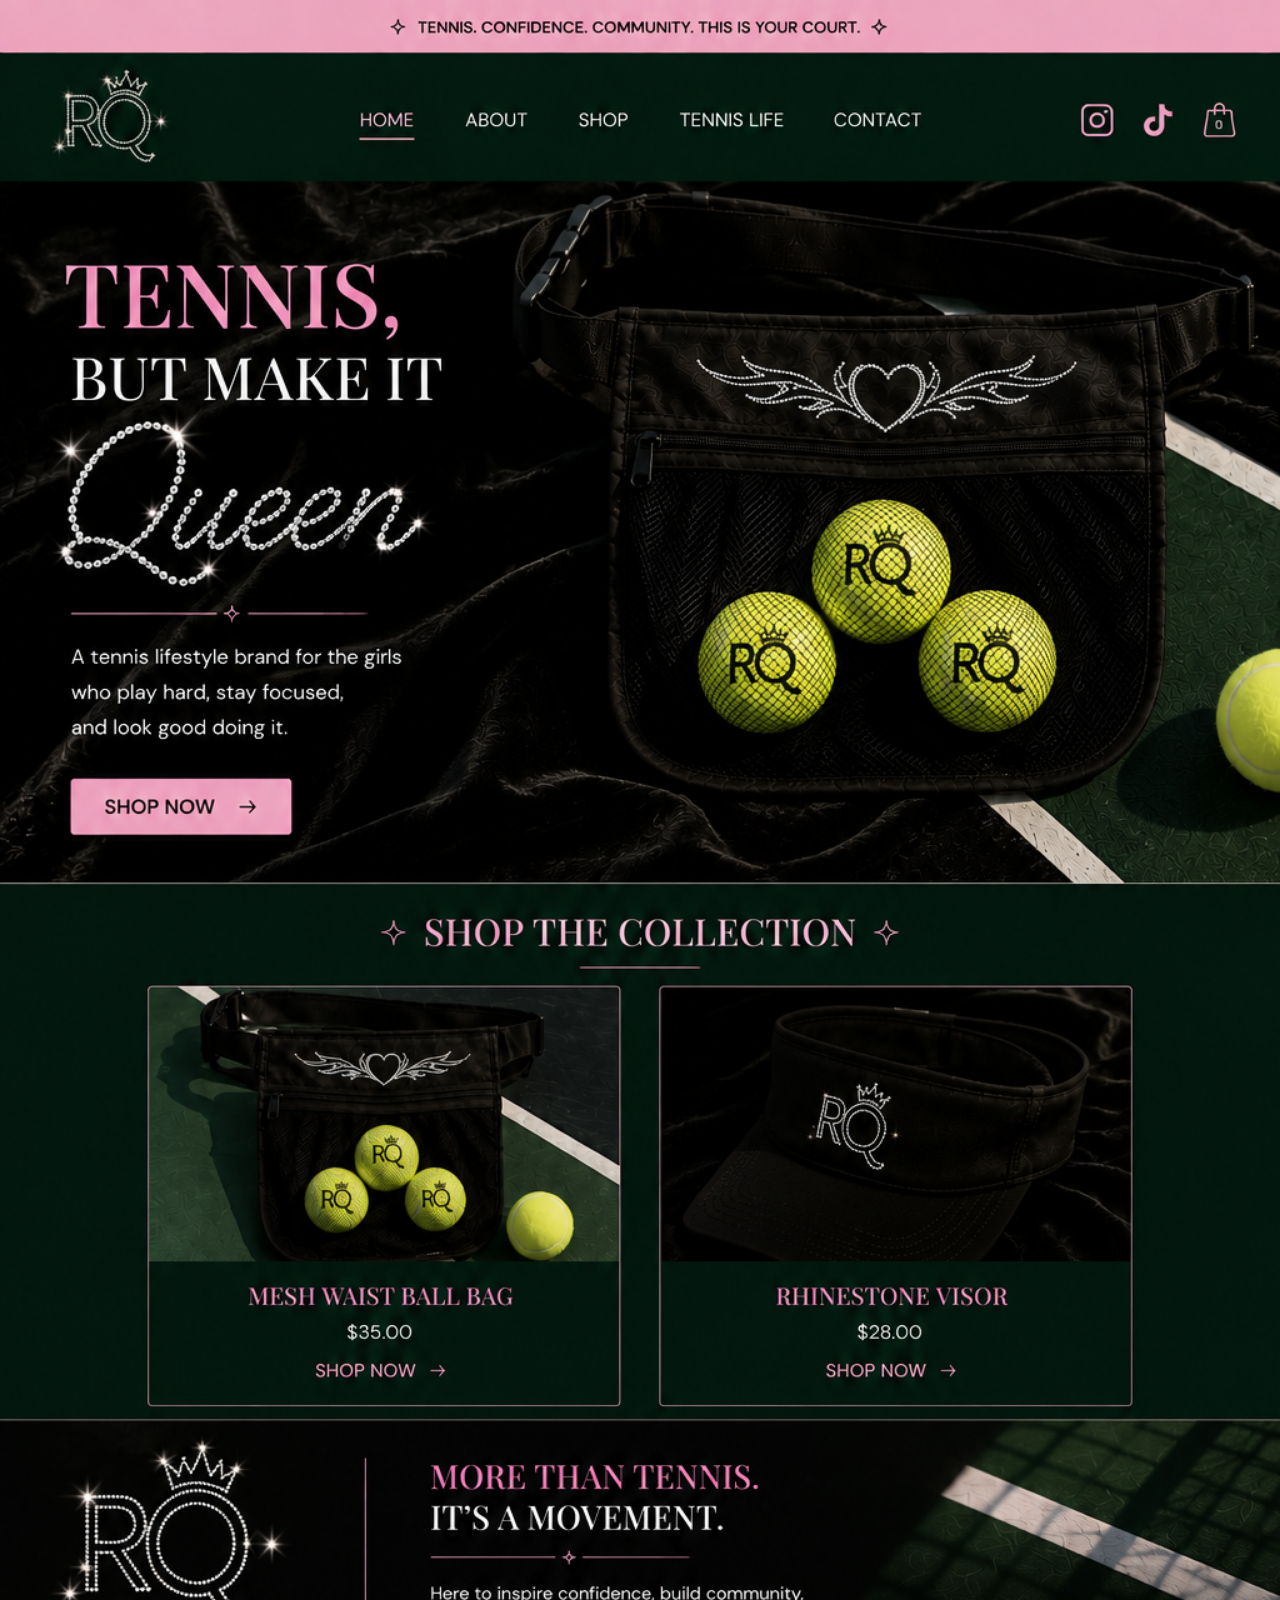
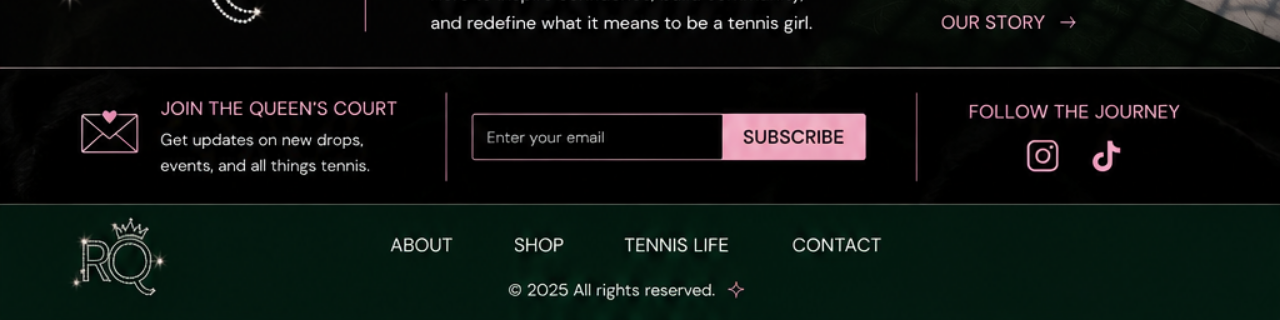
==== commit 5a44c182: "v3" ====
--- a/index.html
+++ b/index.html
@@ -4,109 +4,21 @@
 <meta charset="utf-8">
 <meta name="viewport" content="width=device-width,initial-scale=1">
 <title>Racket Queen | Tennis, But Make It Queen</title>
-<meta name="description" content="Racket Queen is a tennis lifestyle brand for confidence, style and community.">
+<meta name="description" content="Racket Queen tennis lifestyle brand.">
 <link rel="stylesheet" href="styles.css">
 </head>
 <body>
-<div class="announcement">✧ TENNIS. CONFIDENCE. COMMUNITY. THIS IS YOUR COURT. ✧</div>
-
-<header class="site-header">
-  <div class="container nav">
-    <a class="logo" href="index.html"><img src="assets/rq-logo.png" alt="RQ logo"></a>
-    <nav class="navlinks">
-      <a href="index.html">HOME</a>
-      <a href="about.html">ABOUT</a>
-      <a href="shop.html">SHOP</a>
-      <a href="journal.html">TENNIS LIFE</a>
-      <a href="contact.html">CONTACT</a>
-    </nav>
-    <div class="social"><span>◎</span><span>♪</span><span>♧</span></div>
-    <button class="menu-btn" aria-label="Open menu">☰</button>
-  </div>
-</header>
-
-<main>
-<section class="hero">
-  <div class="container hero-grid">
-    <div class="hero-copy">
-      <h1><span class="tennis">TENNIS,</span><br>BUT MAKE IT <span class="queen">Queen</span></h1>
-      <p>A tennis lifestyle brand for the girls who play hard, stay focused, and look good doing it.</p>
-      <a class="btn" href="shop.html">SHOP NOW <span>→</span></a>
-    </div>
-    <div class="hero-photo-wrap">
-      <img class="hero-photo" src="assets/ball-bag.png" alt="Racket Queen mesh waist tennis ball bag">
-    </div>
-  </div>
-</section>
-
-<section class="section green-section">
-  <div class="container">
-    <h2 class="section-title">SHOP THE COLLECTION</h2>
-    <div class="collection">
-      <article class="product-card">
-        <div class="product-image">
-          <img src="assets/ball-bag.png" alt="Mesh waist tennis ball bag">
-        </div>
-        <div class="product-copy">
-          <h3>MESH WAIST BALL BAG</h3>
-          <p>Coming soon</p>
-          <a class="text-link" href="shop.html">SHOP NOW →</a>
-        </div>
-      </article>
-
-      <article class="product-card">
-        <div class="product-image logo-art">
-          <img src="assets/rq-logo.png" alt="Racket Queen rhinestone logo">
-        </div>
-        <div class="product-copy">
-          <h3>RHINESTONE COLLECTION</h3>
-          <p>Coming soon</p>
-          <a class="text-link" href="shop.html">SHOP NOW →</a>
-        </div>
-      </article>
-    </div>
-  </div>
-</section>
-
-<section class="section story-section">
-  <div class="container story-grid">
-    <div class="velvet-frame">
-      <img src="assets/rq-velvet.png" alt="RQ rhinestone logo on black velvet">
-    </div>
-    <div class="story-copy">
-      <h2>MORE THAN TENNIS.<br>IT'S A MOVEMENT.</h2>
-      <p>Here to inspire confidence, build community, and redefine what it means to be a tennis girl.</p>
-      <a class="btn" href="about.html">OUR STORY →</a>
-    </div>
-  </div>
-</section>
-
-<section class="newsletter">
-  <div class="container news-grid">
-    <div>
-      <h3>JOIN THE QUEEN'S COURT</h3>
-      <p>Get updates on new drops, events, and all things tennis.</p>
-    </div>
-    <form onsubmit="event.preventDefault();alert('Email signup coming soon!')">
-      <input type="email" placeholder="Enter your email" required>
-      <button type="submit">SUBSCRIBE</button>
-    </form>
-  </div>
-</section>
+<main class="mockup-shell">
+  <img class="mockup" src="assets/approved-homepage.png" alt="Racket Queen homepage">
+  <a class="hotspot home" href="index.html" aria-label="Home"></a>
+  <a class="hotspot about" href="about.html" aria-label="About"></a>
+  <a class="hotspot shop" href="shop.html" aria-label="Shop"></a>
+  <a class="hotspot tennis-life" href="journal.html" aria-label="Tennis Life"></a>
+  <a class="hotspot contact" href="contact.html" aria-label="Contact"></a>
+  <a class="hotspot hero-shop" href="shop.html" aria-label="Shop now"></a>
+  <a class="hotspot product-one" href="shop.html" aria-label="Mesh waist ball bag"></a>
+  <a class="hotspot product-two" href="shop.html" aria-label="Rhinestone visor"></a>
+  <a class="hotspot story" href="about.html" aria-label="Our story"></a>
 </main>
-
-<footer>
-  <div class="container footer-grid">
-    <a class="footer-logo" href="index.html"><img src="assets/rq-logo.png" alt="RQ"></a>
-    <nav class="footer-links">
-      <a href="about.html">ABOUT</a>
-      <a href="shop.html">SHOP</a>
-      <a href="journal.html">TENNIS LIFE</a>
-      <a href="contact.html">CONTACT</a>
-    </nav>
-    <div class="copyright">© <span data-year></span> Racket Queen. All rights reserved.</div>
-  </div>
-</footer>
-<script src="script.js"></script>
 </body>
 </html>
--- a/styles.css
+++ b/styles.css
@@ -1,133 +1,18 @@
 
-:root{
-  --green:#004526;
-  --green2:#00351e;
-  --pink:#FFC4DA;
-  --blue:#A9E7F5;
-  --black:#050505;
-  --silver:#e8e8e8;
+html,body{margin:0;background:#001b12}
+body{overflow-x:hidden}
+.mockup-shell{position:relative;width:min(100vw,1536px);margin:0 auto;line-height:0}
+.mockup{display:block;width:100%;height:auto}
+.hotspot{position:absolute;display:block}
+.home{left:28.2%;top:4.7%;width:7.6%;height:4.8%}
+.about{left:37.1%;top:4.7%;width:8%;height:4.8%}
+.shop{left:46.7%;top:4.7%;width:6.3%;height:4.8%}
+.tennis-life{left:54.9%;top:4.7%;width:11%;height:4.8%}
+.contact{left:66.4%;top:4.7%;width:9.2%;height:4.8%}
+.hero-shop{left:4.7%;top:39.4%;width:19%;height:5.3%}
+.product-one{left:8.3%;top:71.6%;width:24.8%;height:5.9%}
+.product-two{left:41.2%;top:71.6%;width:24.8%;height:5.9%}
+.story{left:75.2%;top:78.1%;width:18.7%;height:4.8%}
+@media(max-width:700px){
+  .mockup-shell{width:100vw}
 }
-*{box-sizing:border-box}
-html{scroll-behavior:smooth}
-body{
-  margin:0;background:#050505;color:white;
-  font-family:Arial,Helvetica,sans-serif;line-height:1.55
-}
-a{text-decoration:none;color:inherit}
-img{display:block;max-width:100%}
-.container{width:min(1180px,calc(100% - 44px));margin:auto}
-.announcement{
-  background:var(--pink);color:#101010;text-align:center;
-  padding:10px 18px;font-size:.78rem;font-weight:800;letter-spacing:.06em
-}
-.site-header{
-  background:linear-gradient(90deg,#002c1a,var(--green));
-  border-bottom:1px solid rgba(255,255,255,.1)
-}
-.nav{min-height:92px;display:grid;grid-template-columns:150px 1fr 150px;align-items:center;gap:25px}
-.logo img{width:100px;height:68px;object-fit:contain}
-.navlinks{display:flex;justify-content:center;gap:38px;font-size:.84rem;letter-spacing:.05em}
-.navlinks a{padding:12px 0;border-bottom:1px solid transparent}
-.navlinks a:hover{color:var(--blue);border-color:var(--blue)}
-.social{display:flex;justify-content:flex-end;gap:18px;color:var(--pink);font-size:1.15rem}
-.menu-btn{display:none;background:none;border:0;color:white;font-size:1.45rem}
-.hero{
-  position:relative;min-height:690px;overflow:hidden;
-  background:
-    linear-gradient(90deg,rgba(0,0,0,.94) 0%,rgba(0,0,0,.75) 36%,rgba(0,0,0,.18) 70%),
-    radial-gradient(circle at 80% 38%,rgba(0,69,38,.45),transparent 35%),
-    #050505;
-}
-.hero:before{
-  content:"";position:absolute;inset:0;
-  background:
-    radial-gradient(ellipse at 20% 20%,rgba(255,255,255,.05),transparent 30%),
-    repeating-radial-gradient(ellipse at 22% 30%,rgba(255,255,255,.025) 0 3px,transparent 4px 12px);
-  opacity:.55;pointer-events:none
-}
-.hero-grid{position:relative;z-index:2;display:grid;grid-template-columns:.78fr 1.22fr;gap:30px;align-items:center;min-height:690px}
-.hero-copy{padding:60px 0}
-.hero-copy h1{
-  font-family:Georgia,"Times New Roman",serif;
-  font-size:clamp(4rem,7vw,7.2rem);line-height:.96;font-weight:500;margin:0 0 25px
-}
-.hero-copy .tennis{color:var(--pink)}
-.hero-copy .queen{
-  display:block;color:var(--silver);font-style:italic;font-size:.78em;
-  text-shadow:0 0 12px rgba(255,255,255,.25)
-}
-.hero-copy p{max-width:410px;color:#e7e7e7;font-size:1.06rem}
-.btn{
-  display:inline-flex;align-items:center;gap:16px;background:var(--pink);color:#111;
-  padding:14px 26px;font-weight:800;margin-top:16px;transition:.2s
-}
-.btn:hover{background:var(--blue);transform:translateY(-2px)}
-.hero-photo-wrap{
-  height:590px;display:flex;align-items:center;justify-content:center;padding:45px 0
-}
-.hero-photo{
-  width:100%;height:100%;object-fit:cover;object-position:center;
-  border-radius:3px;
-  box-shadow:0 30px 70px rgba(0,0,0,.45)
-}
-.section{padding:86px 0}
-.green-section{background:linear-gradient(100deg,#002e1b,var(--green))}
-.section-title{
-  margin:0 0 38px;text-align:center;font-family:Georgia,serif;
-  color:var(--pink);font-size:clamp(2.2rem,4vw,3.8rem);font-weight:500
-}
-.collection{display:grid;grid-template-columns:1fr 1fr;gap:28px;max-width:960px;margin:auto}
-.product-card{
-  overflow:hidden;border:1px solid rgba(255,196,218,.4);background:#06130e;
-  transition:.25s
-}
-.product-card:hover{border-color:var(--blue);transform:translateY(-4px)}
-.product-image{aspect-ratio:4/3;overflow:hidden;background:#07150f}
-.product-image img{width:100%;height:100%;object-fit:cover}
-.product-image.logo-art{display:grid;place-items:center;background:#030604}
-.product-image.logo-art img{width:72%;height:72%;object-fit:contain}
-.product-copy{text-align:center;padding:22px}
-.product-copy h3{font-family:Georgia,serif;color:var(--pink);font-size:1.4rem;margin:0 0 8px}
-.product-copy p{margin:0 0 14px}
-.text-link{color:var(--pink);font-weight:bold;border-bottom:1px solid var(--pink);padding-bottom:4px}
-.text-link:hover{color:var(--blue);border-color:var(--blue)}
-.story-section{background:#050505}
-.story-grid{display:grid;grid-template-columns:.9fr 1.1fr;gap:55px;align-items:center}
-.velvet-frame{
-  min-height:410px;background:#020202;border:1px solid rgba(255,255,255,.12);overflow:hidden
-}
-.velvet-frame img{width:100%;height:410px;object-fit:cover}
-.story-copy h2{
-  font-family:Georgia,serif;color:var(--pink);font-size:clamp(2.6rem,5vw,4.8rem);line-height:1.02;margin:0 0 22px
-}
-.story-copy p{color:#d7d7d7;max-width:560px}
-.newsletter{background:var(--pink);color:#111;padding:34px 0}
-.news-grid{display:grid;grid-template-columns:1fr 1fr;gap:35px;align-items:center}
-.news-grid h3{font-family:Georgia,serif;font-size:1.7rem;margin:0 0 5px}
-.news-grid p{margin:0}
-form{display:flex}
-input{flex:1;padding:14px 15px;border:1px solid #222;font:inherit;min-width:0}
-button{background:var(--green);color:white;border:0;padding:0 24px;font-weight:800}
-button:hover{background:var(--blue);color:#111}
-footer{background:linear-gradient(90deg,#002c1a,var(--green));padding:36px 0}
-.footer-grid{display:grid;grid-template-columns:150px 1fr 220px;align-items:center;gap:30px}
-.footer-logo img{width:95px;height:58px;object-fit:contain}
-.footer-links{display:flex;justify-content:center;gap:28px;font-size:.82rem}
-.footer-links a:hover{color:var(--blue)}
-.copyright{text-align:right;color:#d3ded8;font-size:.78rem}
-
-@media(max-width:820px){
- .nav{grid-template-columns:1fr auto}.social{display:none}.navlinks{display:none}
- .menu-btn{display:block}
- .navlinks.open{
-   display:flex;position:absolute;top:130px;left:20px;right:20px;z-index:50;
-   background:#002e1b;padding:22px;flex-direction:column;align-items:flex-start
- }
- .hero-grid,.story-grid,.news-grid{grid-template-columns:1fr}
- .hero-grid{padding-bottom:30px}
- .hero-photo-wrap{height:470px;padding-top:0}
- .collection{grid-template-columns:1fr}
- .footer-grid{grid-template-columns:1fr;text-align:left}
- .footer-links{justify-content:flex-start;flex-wrap:wrap}
- .copyright{text-align:left}
-}
